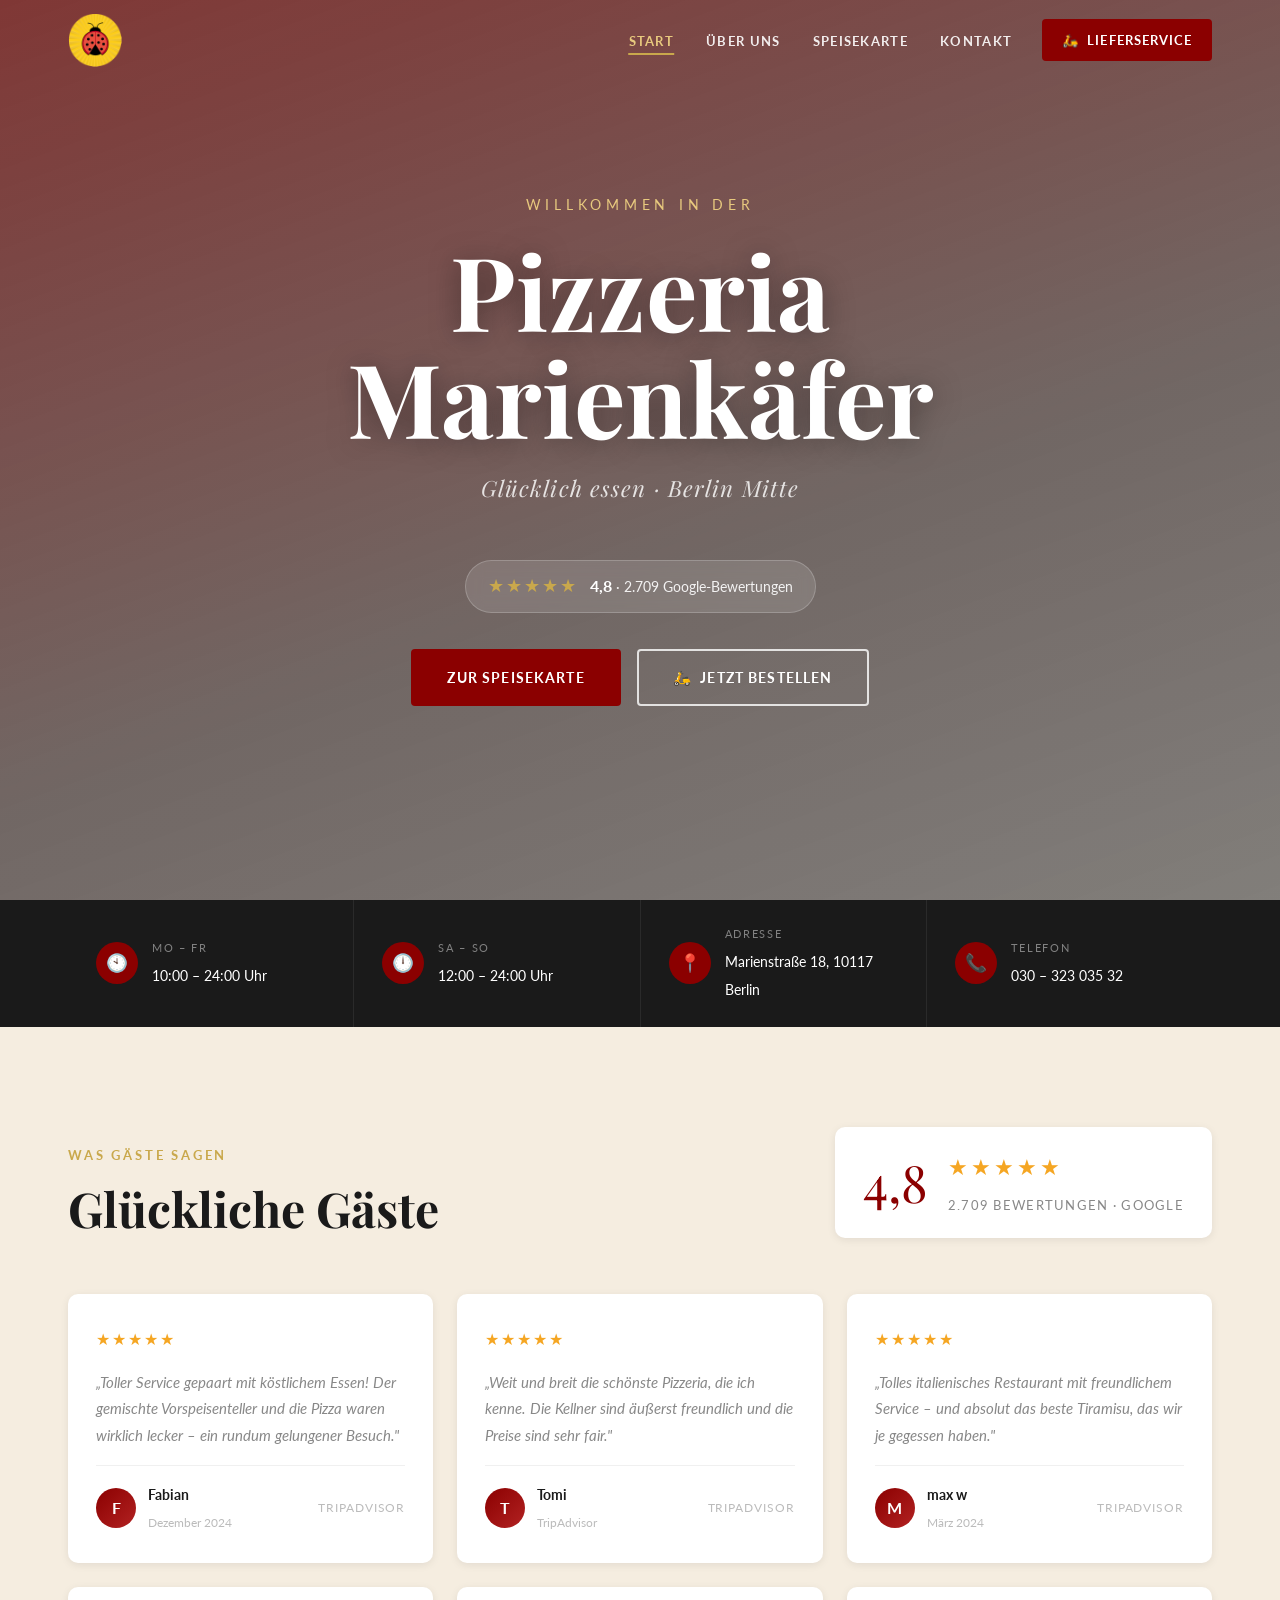
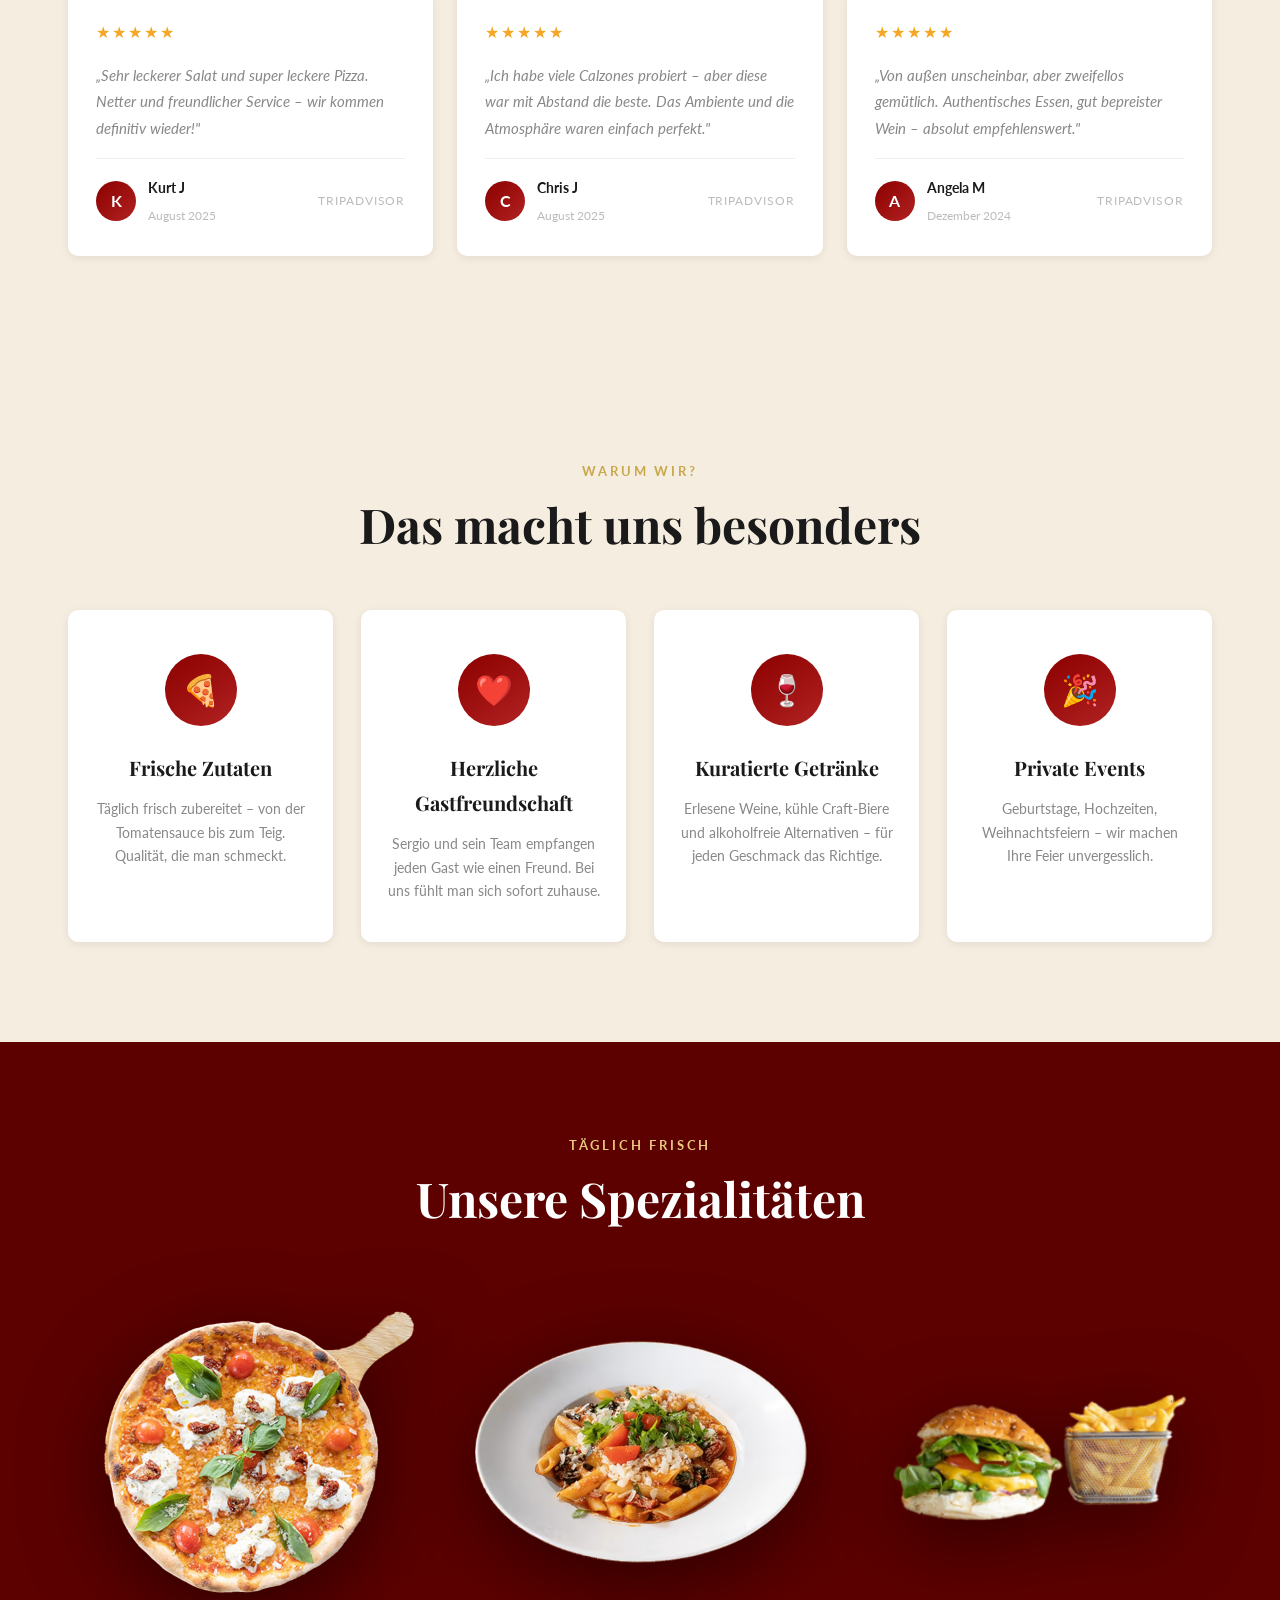
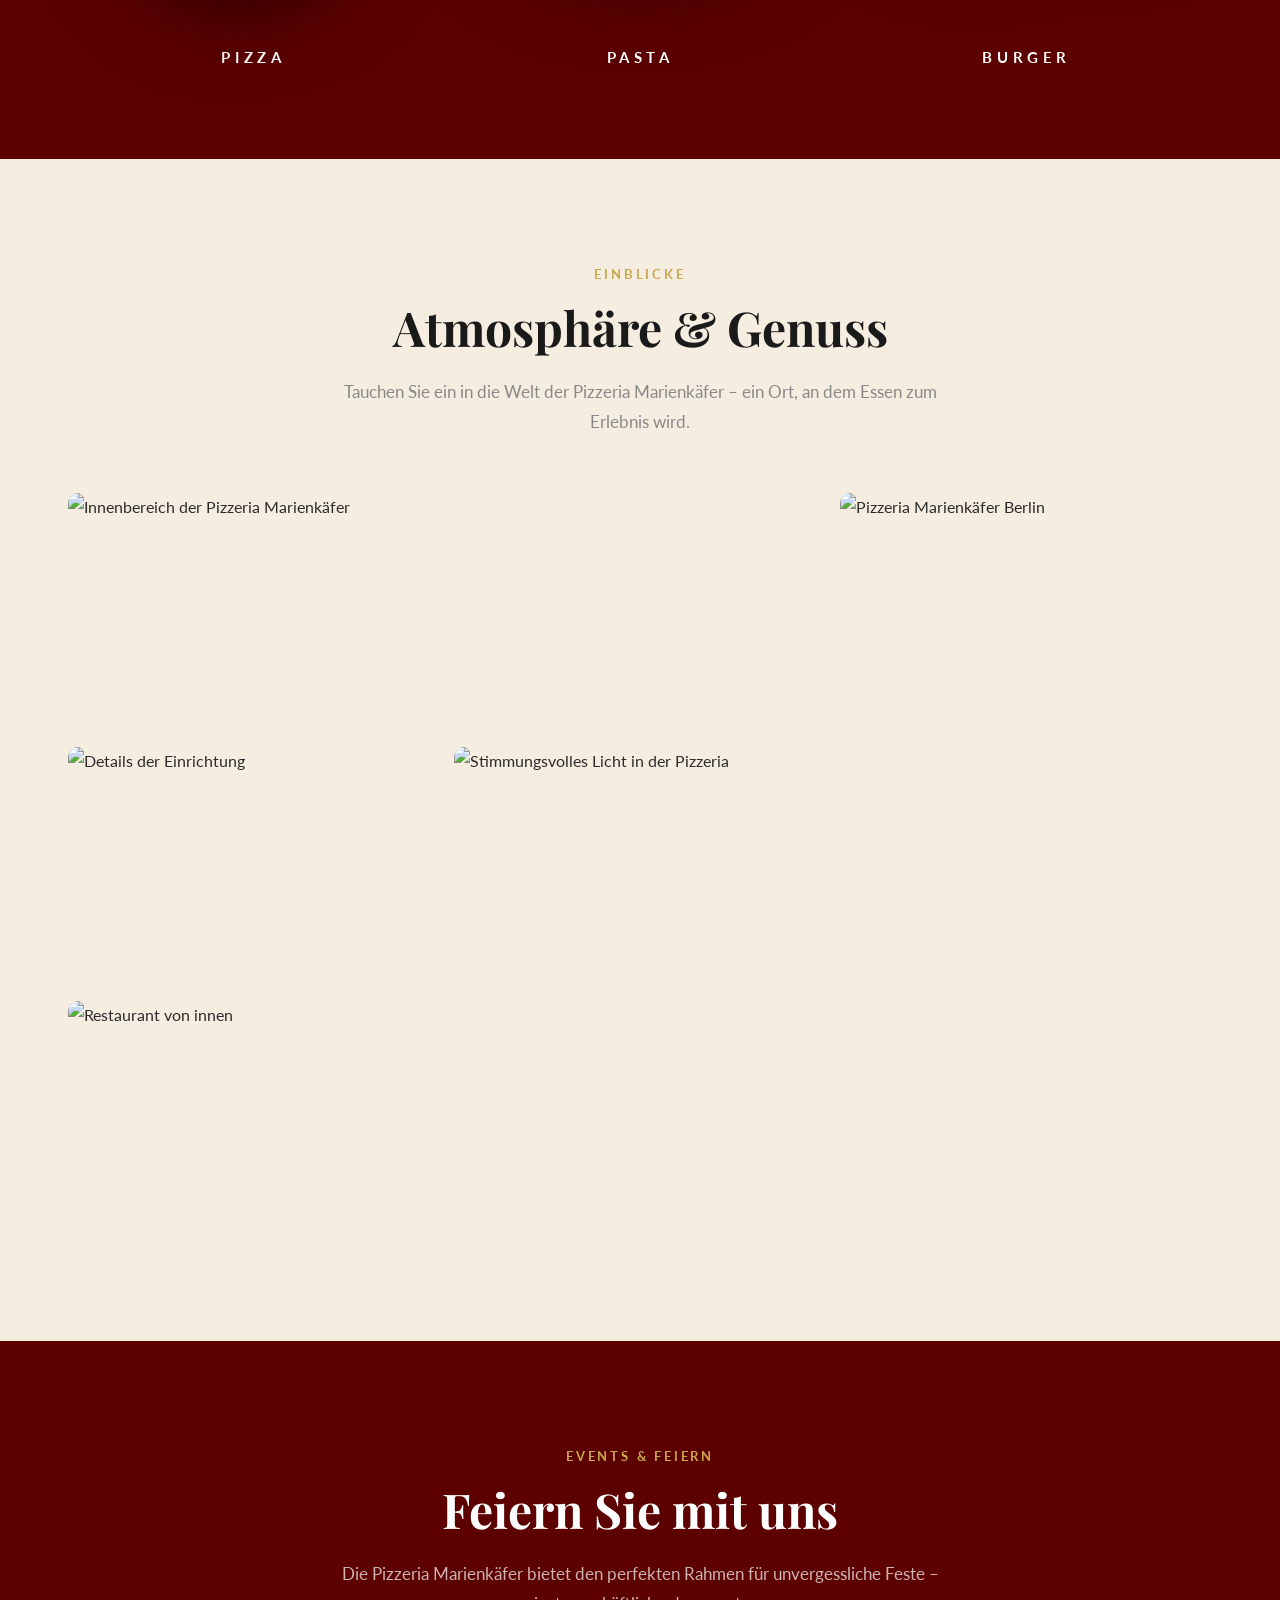
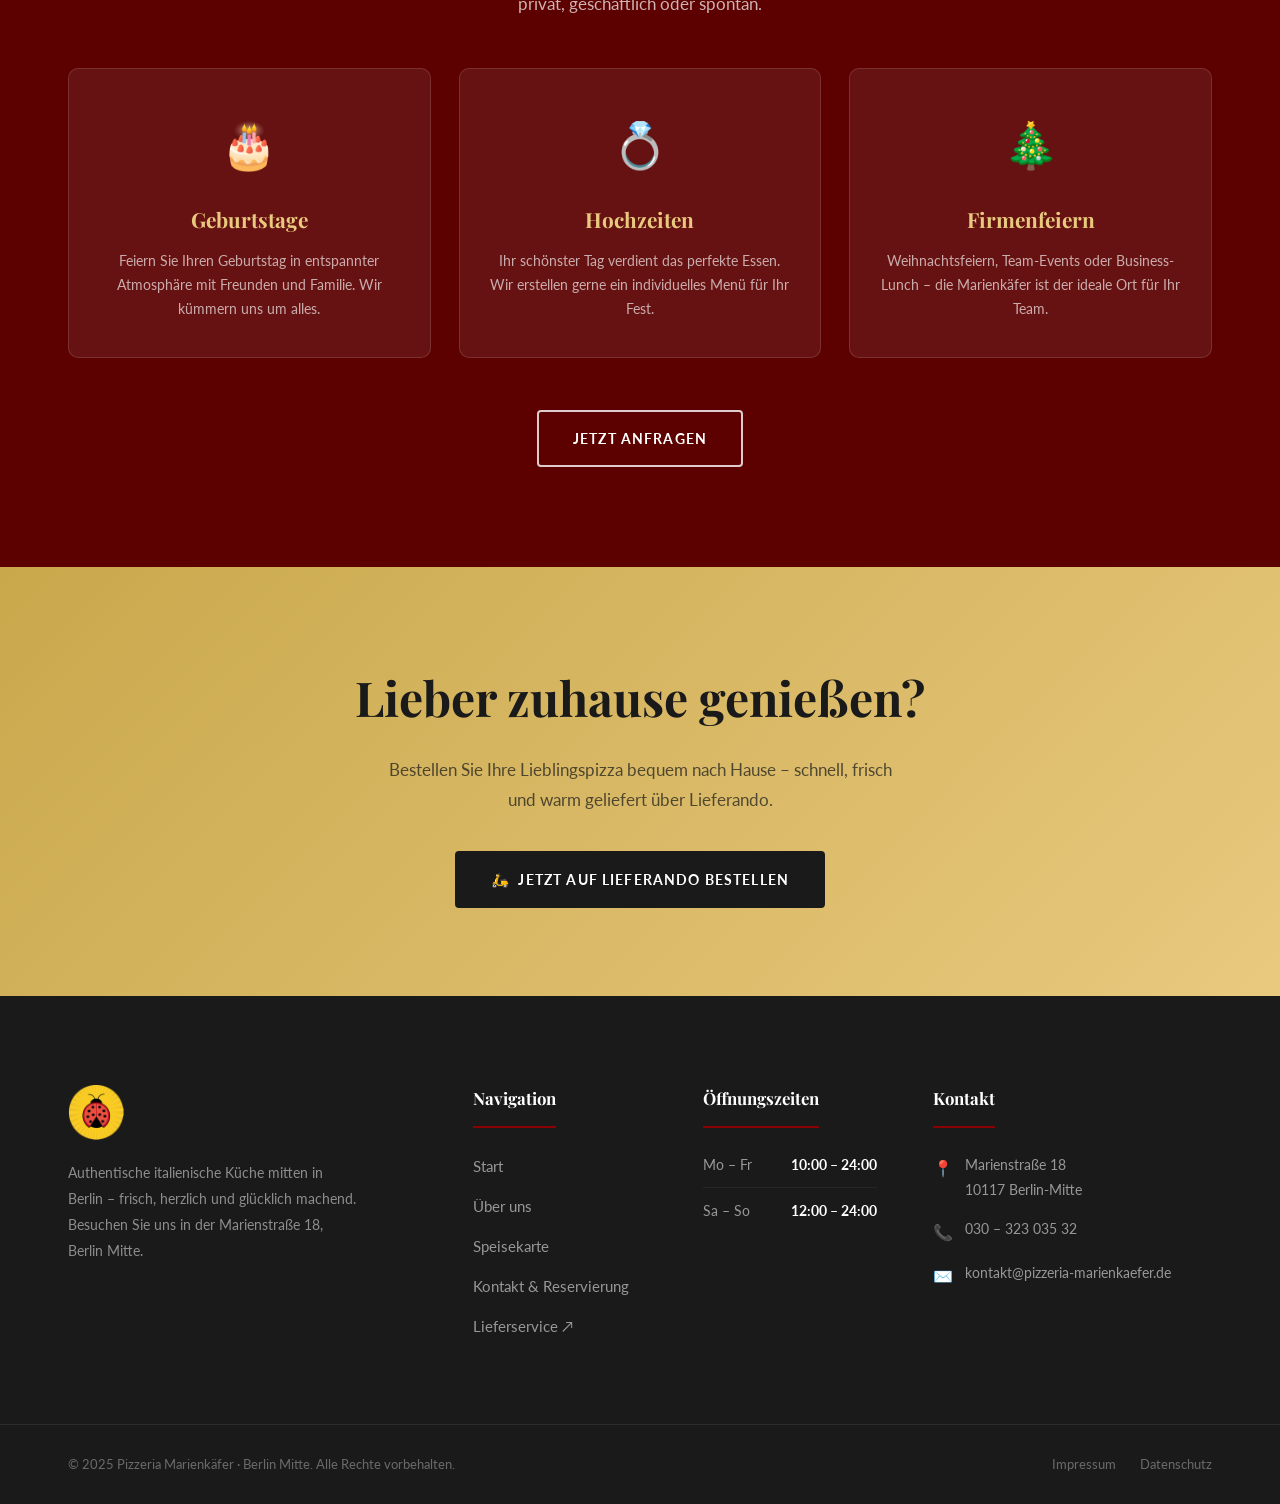
==== index.html @ 9558f554 "Initiale Website Pizzeria Marienkäfer Vollständige statische Restaurant-Website mit 6 Seiten: Start," ====
<!DOCTYPE html>
<html lang="de">
<head>
  <meta charset="UTF-8">
  <meta name="viewport" content="width=device-width, initial-scale=1.0">
  <meta name="description" content="Pizzeria Marienkäfer in Berlin Mitte – frisch zubereitete Pizzen, hausgemachte Pasta, Salate und mehr. Täglich geöffnet in der Marienstraße 18, 10117 Berlin.">
  <title>Pizzeria Marienkäfer | Berlin Mitte – Glücklich essen</title>
  <link rel="preconnect" href="https://fonts.googleapis.com">
  <link rel="preconnect" href="https://fonts.gstatic.com" crossorigin>
  <link href="https://fonts.googleapis.com/css2?family=Playfair+Display:ital,wght@0,400;0,600;0,700;1,400&family=Lato:wght@300;400;700&display=swap" rel="stylesheet">
  <link rel="stylesheet" href="css/style.css">
</head>
<body>

  <!-- ===== NAVIGATION ===== -->
  <nav class="navbar" id="navbar" role="navigation" aria-label="Hauptnavigation">
    <div class="container">
      <a href="./" class="navbar-brand" aria-label="Zur Startseite">
        <img src="./Bilder/Logo.PNG"
             alt="Pizzeria Marienkäfer Logo">
      </a>

      <button class="nav-toggle" id="navToggle" aria-expanded="false" aria-label="Menü öffnen">
        <span></span><span></span><span></span>
      </button>

      <ul class="nav-menu" id="navMenu">
        <li><a href="./"               class="nav-link" data-page="home">Start</a></li>
        <li><a href="./about/"         class="nav-link" data-page="about">Über uns</a></li>
        <li><a href="./speisekarte/"   class="nav-link" data-page="speisekarte">Speisekarte</a></li>
        <li><a href="./kontakt/"       class="nav-link" data-page="kontakt">Kontakt</a></li>
        <li>
          <a href="https://www.lieferando.de/speisekarte/muckrakers"
             class="btn-liefern nav-link"
             target="_blank" rel="noopener noreferrer">
            🛵&nbsp; Lieferservice
          </a>
        </li>
      </ul>
    </div>
  </nav>

  <!-- ===== HERO ===== -->
  <section class="hero" aria-label="Willkommen">
    <div class="hero-bg"
         style="background-image: url('https://www.pizzeria-marienkaefer.de/wp-content/uploads/2022/11/bild2-marien-1024x768.jpeg');"
         role="img" aria-label="Restaurant-Atmosphäre Pizzeria Marienkäfer"></div>
    <div class="hero-overlay"></div>

    <div class="hero-content">
      <p class="hero-eyebrow">Willkommen in der</p>
      <h1>Pizzeria<br>Marienkäfer</h1>
      <p class="hero-tagline">Glücklich essen · Berlin Mitte</p>

      <div class="hero-rating">
        <div class="hero-stars">★★★★★</div>
        <div class="hero-rating-text">
          <strong>4,8</strong> · 2.709 Google-Bewertungen
        </div>
      </div>

      <div class="hero-cta">
        <a href="./speisekarte/" class="btn btn-primary">Zur Speisekarte</a>
        <a href="https://www.lieferando.de/speisekarte/muckrakers"
           class="btn btn-outline" target="_blank" rel="noopener noreferrer">
          🛵&nbsp; Jetzt bestellen
        </a>
      </div>
    </div>

  </section>

  <!-- ===== INFO STRIP ===== -->
  <div class="info-strip">
    <div class="container">
      <div class="info-item">
        <div class="info-icon">🕙</div>
        <div class="info-text">
          <span>Mo – Fr</span>
          <strong>10:00 – 24:00 Uhr</strong>
        </div>
      </div>
      <div class="info-item">
        <div class="info-icon">🕛</div>
        <div class="info-text">
          <span>Sa – So</span>
          <strong>12:00 – 24:00 Uhr</strong>
        </div>
      </div>
      <div class="info-item">
        <div class="info-icon">📍</div>
        <div class="info-text">
          <span>Adresse</span>
          <strong>Marienstraße 18, 10117 Berlin</strong>
        </div>
      </div>
      <div class="info-item">
        <div class="info-icon">📞</div>
        <div class="info-text">
          <span>Telefon</span>
          <strong><a href="tel:+493032303532">030 – 323 035 32</a></strong>
        </div>
      </div>
    </div>
  </div>

  <!-- ===== BEWERTUNGEN ===== -->
  <section class="reviews section">
    <div class="container">
      <div class="reviews-header">
        <div>
          <span class="section-label">Was Gäste sagen</span>
          <h2 class="section-title" style="margin-bottom:0;">Glückliche Gäste</h2>
        </div>
        <div class="reviews-score fade-in">
          <div class="reviews-score-number">4,8</div>
          <div>
            <span class="reviews-score-stars">★★★★★</span>
            <span class="reviews-score-label">2.709 Bewertungen · Google</span>
          </div>
        </div>
      </div>

      <div class="reviews-grid">
        <div class="review-card fade-in delay-1">
          <div class="review-stars">★★★★★</div>
          <p class="review-text">Toller Service gepaart mit köstlichem Essen! Der gemischte Vorspeisenteller und die Pizza waren wirklich lecker – ein rundum gelungener Besuch.</p>
          <div class="review-footer">
            <div class="review-avatar">F</div>
            <div class="review-author">
              <strong>Fabian</strong>
              <span>Dezember 2024</span>
            </div>
            <span class="review-source">TripAdvisor</span>
          </div>
        </div>

        <div class="review-card fade-in delay-2">
          <div class="review-stars">★★★★★</div>
          <p class="review-text">Weit und breit die schönste Pizzeria, die ich kenne. Die Kellner sind äußerst freundlich und die Preise sind sehr fair.</p>
          <div class="review-footer">
            <div class="review-avatar">T</div>
            <div class="review-author">
              <strong>Tomi</strong>
              <span>TripAdvisor</span>
            </div>
            <span class="review-source">TripAdvisor</span>
          </div>
        </div>

        <div class="review-card fade-in delay-3">
          <div class="review-stars">★★★★★</div>
          <p class="review-text">Tolles italienisches Restaurant mit freundlichem Service – und absolut das beste Tiramisu, das wir je gegessen haben.</p>
          <div class="review-footer">
            <div class="review-avatar">M</div>
            <div class="review-author">
              <strong>max w</strong>
              <span>März 2024</span>
            </div>
            <span class="review-source">TripAdvisor</span>
          </div>
        </div>

        <div class="review-card fade-in delay-1">
          <div class="review-stars">★★★★★</div>
          <p class="review-text">Sehr leckerer Salat und super leckere Pizza. Netter und freundlicher Service – wir kommen definitiv wieder!</p>
          <div class="review-footer">
            <div class="review-avatar">K</div>
            <div class="review-author">
              <strong>Kurt J</strong>
              <span>August 2025</span>
            </div>
            <span class="review-source">TripAdvisor</span>
          </div>
        </div>

        <div class="review-card fade-in delay-2">
          <div class="review-stars">★★★★★</div>
          <p class="review-text">Ich habe viele Calzones probiert – aber diese war mit Abstand die beste. Das Ambiente und die Atmosphäre waren einfach perfekt.</p>
          <div class="review-footer">
            <div class="review-avatar">C</div>
            <div class="review-author">
              <strong>Chris J</strong>
              <span>August 2025</span>
            </div>
            <span class="review-source">TripAdvisor</span>
          </div>
        </div>

        <div class="review-card fade-in delay-3">
          <div class="review-stars">★★★★★</div>
          <p class="review-text">Von außen unscheinbar, aber zweifellos gemütlich. Authentisches Essen, gut bepreister Wein – absolut empfehlenswert.</p>
          <div class="review-footer">
            <div class="review-avatar">A</div>
            <div class="review-author">
              <strong>Angela M</strong>
              <span>Dezember 2024</span>
            </div>
            <span class="review-source">TripAdvisor</span>
          </div>
        </div>
      </div>
    </div>
  </section>

  <!-- ===== FEATURES ===== -->
  <section class="features section">
    <div class="container">
      <div class="text-center fade-in">
        <span class="section-label">Warum wir?</span>
        <h2 class="section-title">Das macht uns besonders</h2>
      </div>
      <div class="features-grid">
        <div class="feature-card fade-in delay-1">
          <div class="feature-icon">🍕</div>
          <h3>Frische Zutaten</h3>
          <p>Täglich frisch zubereitet – von der Tomatensauce bis zum Teig. Qualität, die man schmeckt.</p>
        </div>
        <div class="feature-card fade-in delay-2">
          <div class="feature-icon">❤️</div>
          <h3>Herzliche Gastfreundschaft</h3>
          <p>Sergio und sein Team empfangen jeden Gast wie einen Freund. Bei uns fühlt man sich sofort zuhause.</p>
        </div>
        <div class="feature-card fade-in delay-3">
          <div class="feature-icon">🍷</div>
          <h3>Kuratierte Getränke</h3>
          <p>Erlesene Weine, kühle Craft-Biere und alkoholfreie Alternativen – für jeden Geschmack das Richtige.</p>
        </div>
        <div class="feature-card fade-in delay-4">
          <div class="feature-icon">🎉</div>
          <h3>Private Events</h3>
          <p>Geburtstage, Hochzeiten, Weihnachtsfeiern – wir machen Ihre Feier unvergesslich.</p>
        </div>
      </div>
    </div>
  </section>

  <!-- ===== SPEZIALITÄTEN ===== -->
  <section class="spezialitaeten">
    <div class="container">
      <div class="text-center fade-in">
        <span class="section-label" style="color:var(--accent-light);">Täglich frisch</span>
        <h2 class="section-title" style="color:var(--white);">Unsere Spezialitäten</h2>
      </div>

      <div class="spez-grid">
        <a href="./speisekarte/" class="spez-item fade-in delay-1">
          <img src="./Bilder/pizza.png" alt="Steinofenpizza">
          <span>Pizza</span>
        </a>
        <a href="./speisekarte/" class="spez-item fade-in delay-2">
          <img src="./Bilder/pasta.png" alt="Hausgemachte Pasta">
          <span>Pasta</span>
        </a>
        <a href="./speisekarte/" class="spez-item fade-in delay-3">
          <img src="./Bilder/burger.png" alt="Burger">
          <span>Burger</span>
        </a>
      </div>
    </div>
  </section>

  <!-- ===== GALERIE ===== -->
  <section class="gallery section" id="galerie">
    <div class="container">
      <div class="text-center fade-in">
        <span class="section-label">Einblicke</span>
        <h2 class="section-title">Atmosphäre &amp; Genuss</h2>
        <p class="section-subtitle">Tauchen Sie ein in die Welt der Pizzeria Marienkäfer – ein Ort, an dem Essen zum Erlebnis wird.</p>
      </div>

      <div class="gallery-grid">
        <div class="gallery-item wide fade-in">
          <img src="https://www.pizzeria-marienkaefer.de/wp-content/uploads/2022/11/bild2-marien-1024x768.jpeg"
               alt="Innenbereich der Pizzeria Marienkäfer" loading="lazy">
          <div class="gallery-overlay"><span>Unser Restaurant</span></div>
        </div>
        <div class="gallery-item fade-in delay-1">
          <img src="https://www.pizzeria-marienkaefer.de/wp-content/uploads/2022/11/bild7-marien.jpeg"
               alt="Pizzeria Marienkäfer Berlin" loading="lazy">
          <div class="gallery-overlay"><span>Gemütliche Atmosphäre</span></div>
        </div>
        <div class="gallery-item fade-in delay-2">
          <img src="https://www.pizzeria-marienkaefer.de/wp-content/uploads/2022/11/bild3-marien.jpeg"
               alt="Details der Einrichtung" loading="lazy">
          <div class="gallery-overlay"><span>Liebevoll gestaltet</span></div>
        </div>
        <div class="gallery-item fade-in delay-3">
          <img src="https://www.pizzeria-marienkaefer.de/wp-content/uploads/2022/11/bild8-marien.jpeg"
               alt="Stimmungsvolles Licht in der Pizzeria" loading="lazy">
          <div class="gallery-overlay"><span>Stimmungsvolles Ambiente</span></div>
        </div>
        <div class="gallery-item wide fade-in delay-4">
          <img src="https://www.pizzeria-marienkaefer.de/wp-content/uploads/2022/11/bild5-marien-1024x768.jpeg"
               alt="Restaurant von innen" loading="lazy">
          <div class="gallery-overlay"><span>Berlin Mitte</span></div>
        </div>
      </div>
    </div>
  </section>

  <!-- ===== EVENTS ===== -->
  <section class="events section">
    <div class="container">
      <div class="text-center fade-in" style="position:relative;z-index:2;">
        <span class="section-label">Events &amp; Feiern</span>
        <h2 class="section-title">Feiern Sie mit uns</h2>
        <p class="section-subtitle">Die Pizzeria Marienkäfer bietet den perfekten Rahmen für unvergessliche Feste – privat, geschäftlich oder spontan.</p>
      </div>

      <div class="events-grid" style="position:relative;z-index:2;">
        <div class="event-card fade-in delay-1">
          <div class="event-icon">🎂</div>
          <h3>Geburtstage</h3>
          <p>Feiern Sie Ihren Geburtstag in entspannter Atmosphäre mit Freunden und Familie. Wir kümmern uns um alles.</p>
        </div>
        <div class="event-card fade-in delay-2">
          <div class="event-icon">💍</div>
          <h3>Hochzeiten</h3>
          <p>Ihr schönster Tag verdient das perfekte Essen. Wir erstellen gerne ein individuelles Menü für Ihr Fest.</p>
        </div>
        <div class="event-card fade-in delay-3">
          <div class="event-icon">🎄</div>
          <h3>Firmenfeiern</h3>
          <p>Weihnachtsfeiern, Team-Events oder Business-Lunch – die Marienkäfer ist der ideale Ort für Ihr Team.</p>
        </div>
      </div>

      <div class="text-center" style="position:relative;z-index:2; margin-top:16px;">
        <a href="./kontakt/" class="btn btn-outline">Jetzt anfragen</a>
      </div>
    </div>
  </section>

  <!-- ===== DELIVERY CTA ===== -->
  <section class="delivery-cta">
    <div class="container">
      <h2 class="fade-in">Lieber zuhause genießen?</h2>
      <p class="fade-in delay-1">Bestellen Sie Ihre Lieblingspizza bequem nach Hause – schnell, frisch und warm geliefert über Lieferando.</p>
      <a href="https://www.lieferando.de/speisekarte/muckrakers"
         class="btn btn-dark fade-in delay-2"
         target="_blank" rel="noopener noreferrer">
        🛵&nbsp; Jetzt auf Lieferando bestellen
      </a>
    </div>
  </section>

  <!-- ===== FOOTER ===== -->
  <footer class="footer">
    <div class="container">
      <div class="footer-grid">
        <div class="footer-brand">
          <img src="./Bilder/Logo.PNG"
               alt="Pizzeria Marienkäfer Logo">
          <p>
            Authentische italienische Küche mitten in Berlin –
            frisch, herzlich und glücklich machend.
            Besuchen Sie uns in der Marienstraße 18, Berlin Mitte.
          </p>
        </div>

        <div class="footer-col">
          <h4>Navigation</h4>
          <ul>
            <li><a href="./">Start</a></li>
            <li><a href="./about/">Über uns</a></li>
            <li><a href="./speisekarte/">Speisekarte</a></li>
            <li><a href="./kontakt/">Kontakt &amp; Reservierung</a></li>
            <li><a href="https://www.lieferando.de/speisekarte/muckrakers" target="_blank" rel="noopener">Lieferservice ↗</a></li>
          </ul>
        </div>

        <div class="footer-col">
          <h4>Öffnungszeiten</h4>
          <div class="hours-row"><span>Mo – Fr</span><strong>10:00 – 24:00</strong></div>
          <div class="hours-row"><span>Sa – So</span><strong>12:00 – 24:00</strong></div>
        </div>

        <div class="footer-col">
          <h4>Kontakt</h4>
          <div class="footer-contact-item">
            <span class="footer-contact-icon">📍</span>
            <span>Marienstraße 18<br>10117 Berlin-Mitte</span>
          </div>
          <div class="footer-contact-item">
            <span class="footer-contact-icon">📞</span>
            <a href="tel:+493032303532">030 – 323 035 32</a>
          </div>
          <div class="footer-contact-item">
            <span class="footer-contact-icon">✉️</span>
            <a href="mailto:kontakt@pizzeria-marienkaefer.de">kontakt@pizzeria-marienkaefer.de</a>
          </div>
        </div>
      </div>
    </div>

    <div class="footer-bottom">
      <div class="container" style="display:flex;justify-content:space-between;align-items:center;flex-wrap:wrap;gap:12px;width:100%;">
        <p>© 2025 Pizzeria Marienkäfer · Berlin Mitte. Alle Rechte vorbehalten.</p>
        <nav class="footer-links" aria-label="Rechtliches">
          <a href="./impressum/">Impressum</a>
          <a href="./datenschutz/">Datenschutz</a>
        </nav>
      </div>
    </div>
  </footer>

  <button class="back-to-top" aria-label="Zum Seitenanfang">↑</button>

  <script src="js/main.js"></script>
</body>
</html>
---- css/style.css ----
/* ===================================================
   Pizzeria Marienkäfer – Hauptstylesheet
   =================================================== */

/* ===== GOOGLE FONTS ===== */
@import url('https://fonts.googleapis.com/css2?family=Playfair+Display:ital,wght@0,400;0,600;0,700;1,400&family=Lato:wght@300;400;700&display=swap');

/* ===== CSS VARIABLES ===== */
:root {
  --primary:        #8B0000;
  --primary-light:  #B22222;
  --primary-dark:   #5C0000;
  --accent:         #C9A84C;
  --accent-light:   #E8C97E;
  --bg:             #FFF8F0;
  --bg-section:     #F5EDE0;
  --text:           #2C2C2C;
  --text-muted:     #888888;
  --text-light:     #BBBBBB;
  --white:          #FFFFFF;
  --dark:           #1A1A1A;
  --shadow-sm:      0 2px 8px rgba(0,0,0,0.08);
  --shadow-md:      0 4px 20px rgba(0,0,0,0.12);
  --shadow-lg:      0 8px 40px rgba(0,0,0,0.18);
  --radius-sm:      4px;
  --radius-md:      10px;
  --radius-lg:      18px;
  --transition:     0.3s ease;
  --font-heading:   'Playfair Display', Georgia, serif;
  --font-body:      'Lato', 'Helvetica Neue', Arial, sans-serif;
  --nav-height:     80px;
}

/* ===== RESET ===== */
*, *::before, *::after {
  box-sizing: border-box;
  margin: 0;
  padding: 0;
}

html { scroll-behavior: smooth; }

body {
  font-family: var(--font-body);
  background: var(--bg);
  color: var(--text);
  line-height: 1.75;
  overflow-x: hidden;
}

img { max-width: 100%; height: auto; display: block; }
a   { color: inherit; text-decoration: none; }
ul  { list-style: none; }

/* ===== UTILITIES ===== */
.container {
  max-width: 1200px;
  margin: 0 auto;
  padding: 0 28px;
}

.section { padding: 100px 0; }

.section-label {
  display: inline-block;
  font-size: 0.8rem;
  font-weight: 700;
  letter-spacing: 0.22em;
  text-transform: uppercase;
  color: var(--accent);
  margin-bottom: 14px;
}

.section-title {
  font-family: var(--font-heading);
  font-size: clamp(2rem, 4vw, 3rem);
  color: var(--dark);
  line-height: 1.2;
  margin-bottom: 20px;
}

.section-subtitle {
  font-size: 1.05rem;
  color: var(--text-muted);
  max-width: 620px;
  margin-bottom: 48px;
  line-height: 1.8;
}

.text-center { text-align: center; }
.text-center .section-subtitle { margin-left: auto; margin-right: auto; }

/* ===== BUTTONS ===== */
.btn {
  display: inline-flex;
  align-items: center;
  gap: 8px;
  padding: 14px 34px;
  border-radius: var(--radius-sm);
  font-family: var(--font-body);
  font-size: 0.9rem;
  font-weight: 700;
  letter-spacing: 0.08em;
  text-transform: uppercase;
  cursor: pointer;
  transition: all var(--transition);
  border: 2px solid transparent;
  white-space: nowrap;
}

.btn-primary {
  background: var(--primary);
  color: var(--white);
  border-color: var(--primary);
}
.btn-primary:hover {
  background: var(--primary-dark);
  border-color: var(--primary-dark);
  transform: translateY(-2px);
  box-shadow: 0 8px 24px rgba(139,0,0,0.3);
}

.btn-outline {
  background: transparent;
  color: var(--white);
  border-color: rgba(255,255,255,0.8);
}
.btn-outline:hover {
  background: var(--white);
  color: var(--primary);
  border-color: var(--white);
  transform: translateY(-2px);
}

.btn-accent {
  background: var(--accent);
  color: var(--dark);
  border-color: var(--accent);
}
.btn-accent:hover {
  background: var(--accent-light);
  border-color: var(--accent-light);
  transform: translateY(-2px);
  box-shadow: 0 8px 24px rgba(201,168,76,0.35);
}

.btn-dark {
  background: var(--dark);
  color: var(--white);
  border-color: var(--dark);
}
.btn-dark:hover {
  background: var(--primary);
  border-color: var(--primary);
  transform: translateY(-2px);
  box-shadow: 0 8px 24px rgba(139,0,0,0.3);
}

/* ===== NAVIGATION ===== */
.navbar {
  position: fixed;
  top: 0; left: 0; right: 0;
  z-index: 1000;
  height: var(--nav-height);
  transition: background var(--transition), box-shadow var(--transition);
}

.navbar.scrolled {
  background: rgba(20, 10, 10, 0.97);
  backdrop-filter: blur(12px);
  -webkit-backdrop-filter: blur(12px);
  box-shadow: 0 2px 24px rgba(0,0,0,0.25);
}

.navbar.solid {
  background: rgba(20, 10, 10, 0.97);
}

.navbar .container {
  height: 100%;
  display: flex;
  align-items: center;
  justify-content: space-between;
}

.navbar-brand img {
  height: 54px;
  width: auto;
  object-fit: contain;
  transition: opacity var(--transition);
}
.navbar-brand img:hover { opacity: 0.85; }

.nav-menu {
  display: flex;
  align-items: center;
  gap: 4px;
}

.nav-link {
  color: rgba(255,255,255,0.9);
  font-size: 0.82rem;
  font-weight: 700;
  letter-spacing: 0.1em;
  text-transform: uppercase;
  padding: 10px 14px;
  border-radius: var(--radius-sm);
  transition: color var(--transition);
  position: relative;
}

.nav-link::after {
  content: '';
  position: absolute;
  bottom: 4px; left: 50%;
  transform: translateX(-50%);
  width: 0; height: 2px;
  background: var(--accent);
  transition: width var(--transition);
}
.nav-link:hover,
.nav-link.active { color: var(--accent-light); }
.nav-link:hover::after,
.nav-link.active::after { width: calc(100% - 28px); }

.btn-liefern {
  background: var(--primary);
  color: var(--white) !important;
  padding: 10px 20px;
  border-radius: var(--radius-sm);
  font-size: 0.82rem;
  font-weight: 700;
  letter-spacing: 0.08em;
  text-transform: uppercase;
  transition: all var(--transition);
  margin-left: 12px;
  display: flex;
  align-items: center;
  gap: 6px;
}
.btn-liefern::after { display: none !important; }
.btn-liefern:hover {
  background: var(--primary-light);
  transform: translateY(-2px);
  box-shadow: 0 6px 18px rgba(139,0,0,0.35);
  color: var(--white) !important;
}

.nav-toggle {
  display: none;
  flex-direction: column;
  gap: 5px;
  background: none;
  border: none;
  cursor: pointer;
  padding: 8px;
}
.nav-toggle span {
  display: block;
  width: 26px; height: 2px;
  background: var(--white);
  transition: all var(--transition);
  transform-origin: center;
}
.nav-toggle.open span:nth-child(1) { transform: translateY(7px) rotate(45deg); }
.nav-toggle.open span:nth-child(2) { opacity: 0; transform: scaleX(0); }
.nav-toggle.open span:nth-child(3) { transform: translateY(-7px) rotate(-45deg); }

/* ===== HERO ===== */
.hero {
  position: relative;
  height: 100vh;
  min-height: 620px;
  display: flex;
  align-items: center;
  justify-content: center;
  overflow: hidden;
}

.hero-bg {
  position: absolute; inset: 0;
  background-size: cover;
  background-position: center;
  will-change: transform;
}

.hero-overlay {
  position: absolute; inset: 0;
  background: linear-gradient(
    160deg,
    rgba(92, 0, 0, 0.78) 0%,
    rgba(26, 15, 15, 0.62) 60%,
    rgba(26, 26, 26, 0.55) 100%
  );
}

.hero-content {
  position: relative;
  z-index: 2;
  text-align: center;
  color: var(--white);
  padding: 0 24px;
  max-width: 860px;
}

.hero-eyebrow {
  font-size: 0.85rem;
  letter-spacing: 0.35em;
  text-transform: uppercase;
  color: var(--accent-light);
  margin-bottom: 18px;
  font-weight: 400;
}

.hero-content h1 {
  font-family: var(--font-heading);
  font-size: clamp(3rem, 8vw, 6.5rem);
  line-height: 1.05;
  margin-bottom: 18px;
  text-shadow: 0 3px 30px rgba(0,0,0,0.4);
}

.hero-tagline {
  font-family: var(--font-heading);
  font-style: italic;
  font-size: clamp(1rem, 2.5vw, 1.4rem);
  color: rgba(255,255,255,0.82);
  margin-bottom: 52px;
  letter-spacing: 0.05em;
}

.hero-cta {
  display: flex;
  gap: 16px;
  justify-content: center;
  flex-wrap: wrap;
}

.hero-scroll {
  position: absolute;
  bottom: 36px; left: 50%;
  transform: translateX(-50%);
  z-index: 2;
  color: rgba(255,255,255,0.95);
  display: flex;
  flex-direction: column;
  align-items: center;
  gap: 8px;
  cursor: pointer;
  animation: bounceY 2.2s ease-in-out infinite;
  font-size: 0.7rem;
  letter-spacing: 0.2em;
  text-transform: uppercase;
}
.hero-scroll svg { width: 20px; height: 20px; }

@keyframes bounceY {
  0%, 100% { transform: translateX(-50%) translateY(0); }
  50%       { transform: translateX(-50%) translateY(9px); }
}

/* ===== INFO STRIP ===== */
.info-strip {
  background: var(--dark);
  padding: 0;
}

.info-strip .container {
  display: flex;
  align-items: stretch;
  flex-wrap: wrap;
}

.info-item {
  flex: 1;
  min-width: 200px;
  display: flex;
  align-items: center;
  gap: 14px;
  padding: 24px 28px;
  border-right: 1px solid rgba(255,255,255,0.07);
  transition: background var(--transition);
}
.info-item:last-child { border-right: none; }
.info-item:hover { background: rgba(255,255,255,0.04); }

.info-icon {
  width: 42px; height: 42px;
  background: var(--primary);
  border-radius: 50%;
  display: flex;
  align-items: center;
  justify-content: center;
  font-size: 1.1rem;
  flex-shrink: 0;
}

.info-text span {
  display: block;
  font-size: 0.7rem;
  color: rgba(255,255,255,0.45);
  text-transform: uppercase;
  letter-spacing: 0.15em;
  margin-bottom: 3px;
}
.info-text strong {
  font-size: 0.9rem;
  color: var(--white);
  font-weight: 400;
}
.info-text a { color: var(--white); }
.info-text a:hover { color: var(--accent-light); }

/* ===== ABOUT ===== */
.about { background: var(--bg); }

.about-grid {
  display: grid;
  grid-template-columns: 1fr 1fr;
  gap: 80px;
  align-items: center;
}

.about-text .section-title { margin-bottom: 16px; }
.about-text p {
  color: var(--text-muted);
  margin-bottom: 18px;
  font-size: 1.02rem;
}
.about-text .btn { margin-top: 8px; }

.about-images {
  display: grid;
  grid-template-columns: 1fr 1fr;
  grid-template-rows: 220px 220px;
  gap: 14px;
}

.about-images img {
  width: 100%; height: 100%;
  object-fit: cover;
  border-radius: var(--radius-md);
  box-shadow: var(--shadow-md);
}
.about-images img:first-child {
  grid-column: 1 / -1;
  height: 260px;
}

/* ===== HERO RATING ===== */
.hero-rating {
  display: inline-flex;
  align-items: center;
  gap: 12px;
  background: rgba(255,255,255,0.12);
  backdrop-filter: blur(8px);
  border: 1px solid rgba(255,255,255,0.2);
  border-radius: 50px;
  padding: 10px 22px;
  margin-bottom: 36px;
}
.hero-stars {
  color: var(--accent);
  font-size: 1.1rem;
  letter-spacing: 2px;
}
.hero-rating-text {
  font-size: 0.88rem;
  color: rgba(255,255,255,0.9);
  line-height: 1.3;
}
.hero-rating-text strong {
  font-size: 1rem;
  color: var(--white);
}

/* ===== REVIEWS ===== */
.reviews { background: var(--bg-section); }

.reviews-header {
  display: flex;
  align-items: flex-end;
  justify-content: space-between;
  margin-bottom: 56px;
  flex-wrap: wrap;
  gap: 24px;
}

.reviews-score {
  display: flex;
  align-items: center;
  gap: 20px;
  background: var(--white);
  border-radius: var(--radius-md);
  padding: 20px 28px;
  box-shadow: var(--shadow-sm);
  flex-shrink: 0;
}
.reviews-score-number {
  font-family: var(--font-heading);
  font-size: 3.2rem;
  color: var(--primary);
  line-height: 1;
}
.reviews-score-stars {
  color: #F5A623;
  font-size: 1.4rem;
  letter-spacing: 3px;
  display: block;
  margin-bottom: 4px;
}
.reviews-score-label {
  font-size: 0.8rem;
  color: var(--text-muted);
  text-transform: uppercase;
  letter-spacing: 0.1em;
}

.reviews-grid {
  display: grid;
  grid-template-columns: repeat(3, 1fr);
  gap: 24px;
}

.review-card {
  background: var(--white);
  border-radius: var(--radius-md);
  padding: 28px;
  box-shadow: var(--shadow-sm);
  display: flex;
  flex-direction: column;
  gap: 16px;
  transition: all var(--transition);
  border-top: 3px solid transparent;
}
.review-card:hover {
  transform: translateY(-4px);
  box-shadow: var(--shadow-md);
  border-top-color: var(--accent);
}

.review-stars {
  color: #F5A623;
  font-size: 1rem;
  letter-spacing: 2px;
}

.review-text {
  font-size: 0.95rem;
  color: var(--text-muted);
  line-height: 1.75;
  flex: 1;
  font-style: italic;
}
.review-text::before { content: '„'; }
.review-text::after  { content: '"'; }

.review-footer {
  display: flex;
  align-items: center;
  gap: 12px;
  padding-top: 16px;
  border-top: 1px solid rgba(0,0,0,0.06);
}
.review-avatar {
  width: 40px; height: 40px;
  border-radius: 50%;
  background: linear-gradient(135deg, var(--primary), var(--primary-light));
  display: flex; align-items: center; justify-content: center;
  color: var(--white);
  font-weight: 700;
  font-size: 1rem;
  flex-shrink: 0;
}
.review-author strong {
  display: block;
  font-size: 0.9rem;
  color: var(--dark);
}
.review-author span {
  font-size: 0.78rem;
  color: var(--text-light);
}
.review-source {
  margin-left: auto;
  font-size: 0.72rem;
  color: var(--text-light);
  text-transform: uppercase;
  letter-spacing: 0.08em;
}

@media (max-width: 900px) {
  .reviews-grid { grid-template-columns: repeat(2, 1fr); }
  .reviews-header { flex-direction: column; align-items: flex-start; }
}
@media (max-width: 560px) {
  .reviews-grid { grid-template-columns: 1fr; }
}

/* ===== FEATURES ===== */
.features { background: var(--bg-section); }

.features-grid {
  display: grid;
  grid-template-columns: repeat(4, 1fr);
  gap: 28px;
  margin-top: 56px;
}

.feature-card {
  text-align: center;
  padding: 44px 24px 36px;
  background: var(--white);
  border-radius: var(--radius-md);
  box-shadow: var(--shadow-sm);
  transition: all var(--transition);
  border-bottom: 3px solid transparent;
}
.feature-card:hover {
  transform: translateY(-8px);
  box-shadow: var(--shadow-md);
  border-bottom-color: var(--primary);
}

.feature-icon {
  width: 72px; height: 72px;
  background: linear-gradient(145deg, var(--primary), var(--primary-light));
  border-radius: 50%;
  display: flex;
  align-items: center;
  justify-content: center;
  font-size: 1.9rem;
  margin: 0 auto 24px;
}

.feature-card h3 {
  font-family: var(--font-heading);
  font-size: 1.25rem;
  color: var(--dark);
  margin-bottom: 12px;
}
.feature-card p {
  font-size: 0.9rem;
  color: var(--text-muted);
  line-height: 1.65;
}

/* ===== MENU PREVIEW ===== */
.menu-preview { background: var(--bg); }

.menu-preview-grid {
  display: grid;
  grid-template-columns: repeat(3, 1fr);
  gap: 28px;
  margin-bottom: 52px;
}

.menu-preview-card {
  background: var(--white);
  border-radius: var(--radius-md);
  overflow: hidden;
  box-shadow: var(--shadow-sm);
  transition: all var(--transition);
}
.menu-preview-card:hover {
  transform: translateY(-6px);
  box-shadow: var(--shadow-md);
}

.menu-preview-card img {
  width: 100%; height: 220px;
  object-fit: cover;
}

.menu-card-body { padding: 24px; }
.menu-card-body h3 {
  font-family: var(--font-heading);
  font-size: 1.25rem;
  margin-bottom: 8px;
  color: var(--dark);
}
.menu-card-body p {
  font-size: 0.88rem;
  color: var(--text-muted);
  margin-bottom: 20px;
  line-height: 1.55;
}

.menu-card-footer {
  display: flex;
  justify-content: space-between;
  align-items: center;
}
.menu-price {
  font-size: 1.2rem;
  font-weight: 700;
  color: var(--primary);
  font-family: var(--font-heading);
}
.menu-badge {
  font-size: 0.72rem;
  background: var(--bg-section);
  color: var(--text-muted);
  padding: 4px 12px;
  border-radius: 20px;
  text-transform: uppercase;
  letter-spacing: 0.1em;
}

.menu-preview-cta { text-align: center; }

/* ===== SPEZIALITÄTEN ===== */
.spezialitaeten {
  background: var(--primary-dark);
  padding: 88px 0;
}

.spez-grid {
  display: grid;
  grid-template-columns: repeat(3, 1fr);
  gap: 16px;
  margin-top: 56px;
  align-items: center;
}

.spez-item {
  display: flex;
  flex-direction: column;
  align-items: center;
  gap: 20px;
  cursor: pointer;
  text-decoration: none;
  transition: transform 0.4s ease;
}
.spez-item:hover { transform: translateY(-10px); }

.spez-item img {
  width: 100%;
  max-width: 340px;
  height: auto;
  object-fit: contain;
  filter: drop-shadow(0 20px 40px rgba(0,0,0,0.5));
  transition: filter 0.4s ease;
}
.spez-item:hover img {
  filter: drop-shadow(0 28px 48px rgba(0,0,0,0.65));
}

.spez-item span {
  font-family: var(--font-body);
  font-size: 0.95rem;
  font-weight: 700;
  letter-spacing: 0.3em;
  text-transform: uppercase;
  color: var(--white);
}

@media (max-width: 768px) {
  .spez-grid { grid-template-columns: 1fr; gap: 40px; }
  .spez-item img { max-width: 260px; }
}

/* ===== GALLERY ===== */
.gallery { background: var(--bg-section); }

.gallery-grid {
  display: grid;
  grid-template-columns: repeat(3, 1fr);
  grid-auto-rows: 240px;
  gap: 14px;
  margin-top: 56px;
}

.gallery-item {
  overflow: hidden;
  border-radius: var(--radius-md);
  position: relative;
  cursor: pointer;
}
.gallery-item img {
  width: 100%; height: 100%;
  object-fit: cover;
  transition: transform 0.6s cubic-bezier(0.25, 0.46, 0.45, 0.94);
}
.gallery-item:hover img { transform: scale(1.07); }

.gallery-item.wide { grid-column: span 2; }
.gallery-item.tall { grid-row: span 2; }

.gallery-overlay {
  position: absolute; inset: 0;
  background: linear-gradient(to top, rgba(26,26,26,0.7) 0%, transparent 50%);
  opacity: 0;
  transition: opacity var(--transition);
  display: flex;
  align-items: flex-end;
  padding: 20px;
}
.gallery-item:hover .gallery-overlay { opacity: 1; }
.gallery-overlay span {
  color: var(--white);
  font-size: 0.85rem;
  font-weight: 700;
  letter-spacing: 0.05em;
  text-transform: uppercase;
}

/* ===== EVENTS ===== */
.events {
  background: var(--primary-dark);
  position: relative;
  overflow: hidden;
}
.events::before {
  content: '';
  position: absolute; inset: 0;
  background: url('https://www.pizzeria-marienkaefer.de/wp-content/uploads/2020/07/bg-image-cake-and-coffee.png') center/cover;
  opacity: 0.06;
}
.events .section-title { color: var(--white); }
.events .section-subtitle { color: rgba(255,255,255,0.7); }

.events-grid {
  display: grid;
  grid-template-columns: repeat(3, 1fr);
  gap: 28px;
  margin-top: 0;
  margin-bottom: 52px;
}

.event-card {
  background: rgba(255,255,255,0.07);
  border: 1px solid rgba(255,255,255,0.13);
  border-radius: var(--radius-md);
  padding: 36px 28px;
  text-align: center;
  transition: all var(--transition);
}
.event-card:hover {
  background: rgba(255,255,255,0.13);
  transform: translateY(-6px);
  border-color: rgba(201,168,76,0.4);
}

.event-icon { font-size: 2.8rem; margin-bottom: 18px; }
.event-card h3 {
  font-family: var(--font-heading);
  font-size: 1.3rem;
  color: var(--accent-light);
  margin-bottom: 12px;
}
.event-card p {
  font-size: 0.9rem;
  color: rgba(255,255,255,0.65);
  line-height: 1.65;
}

/* ===== DELIVERY CTA ===== */
.delivery-cta {
  background: linear-gradient(135deg, var(--accent) 0%, var(--accent-light) 100%);
  padding: 88px 0;
  text-align: center;
}
.delivery-cta h2 {
  font-family: var(--font-heading);
  font-size: clamp(2rem, 4vw, 3rem);
  color: var(--dark);
  margin-bottom: 16px;
}
.delivery-cta p {
  font-size: 1.08rem;
  color: rgba(26,26,26,0.72);
  margin-bottom: 36px;
  max-width: 520px;
  margin-left: auto;
  margin-right: auto;
}

/* ===== FOOTER ===== */
.footer {
  background: var(--dark);
  color: rgba(255,255,255,0.75);
  padding: 88px 0 0;
}

.footer-grid {
  display: grid;
  grid-template-columns: 2fr 1fr 1fr 1.6fr;
  gap: 56px;
  margin-bottom: 72px;
}

.footer-brand img {
  height: 56px;
  margin-bottom: 20px;
}
.footer-brand p {
  font-size: 0.9rem;
  line-height: 1.8;
  color: rgba(255,255,255,0.5);
  max-width: 290px;
}

.footer-col h4 {
  font-family: var(--font-heading);
  font-size: 1.05rem;
  color: var(--white);
  margin-bottom: 24px;
  padding-bottom: 12px;
  border-bottom: 2px solid var(--primary);
  display: inline-block;
}
.footer-col ul li { margin-bottom: 12px; }
.footer-col ul li a {
  color: rgba(255,255,255,0.55);
  font-size: 0.92rem;
  transition: color var(--transition);
}
.footer-col ul li a:hover { color: var(--accent-light); }

.hours-row {
  display: flex;
  justify-content: space-between;
  font-size: 0.9rem;
  margin-bottom: 10px;
  color: rgba(255,255,255,0.55);
  border-bottom: 1px solid rgba(255,255,255,0.06);
  padding-bottom: 10px;
}
.hours-row:last-child { border-bottom: none; padding-bottom: 0; }
.hours-row strong { color: var(--white); }

.footer-contact-item {
  display: flex;
  align-items: flex-start;
  gap: 12px;
  margin-bottom: 14px;
  font-size: 0.9rem;
  color: rgba(255,255,255,0.55);
}
.footer-contact-icon {
  color: var(--accent);
  font-size: 1rem;
  flex-shrink: 0;
  margin-top: 2px;
}
.footer-contact-item a { color: rgba(255,255,255,0.55); }
.footer-contact-item a:hover { color: var(--accent-light); }

.footer-bottom {
  border-top: 1px solid rgba(255,255,255,0.08);
  padding: 28px 0;
  display: flex;
  justify-content: space-between;
  align-items: center;
  flex-wrap: wrap;
  gap: 12px;
}
.footer-bottom p {
  font-size: 0.82rem;
  color: rgba(255,255,255,0.35);
}
.footer-links { display: flex; gap: 24px; }
.footer-links a {
  font-size: 0.82rem;
  color: rgba(255,255,255,0.35);
  transition: color var(--transition);
}
.footer-links a:hover { color: var(--accent-light); }

/* ===== PAGE HEADER ===== */
.page-header {
  position: relative;
  padding: 180px 0 90px;
  text-align: center;
  overflow: hidden;
  background: var(--dark);
}
.page-header-bg {
  position: absolute; inset: 0;
  background-size: cover;
  background-position: center;
}
.page-header-overlay {
  position: absolute; inset: 0;
  background: linear-gradient(160deg, rgba(92,0,0,0.75) 0%, rgba(20,10,10,0.72) 100%);
}
.page-header-content {
  position: relative;
  z-index: 2;
  color: var(--white);
}
.page-header-content .section-label { color: var(--accent-light); }
.page-header-content h1 {
  font-family: var(--font-heading);
  font-size: clamp(2.5rem, 5vw, 4.2rem);
  margin-bottom: 14px;
}
.page-header-content p {
  font-size: 1.1rem;
  color: rgba(255,255,255,0.72);
  max-width: 560px;
  margin: 0 auto;
}

/* ===== MENU PAGE ===== */
.menu-page { background: var(--bg); padding: 80px 0; }

.menu-tabs {
  display: flex;
  gap: 0;
  flex-wrap: wrap;
  margin-bottom: 52px;
  background: var(--white);
  border-radius: var(--radius-md);
  box-shadow: var(--shadow-sm);
  overflow: hidden;
}
.menu-tab {
  background: none;
  border: none;
  font-family: var(--font-body);
  font-size: 0.82rem;
  font-weight: 700;
  letter-spacing: 0.1em;
  text-transform: uppercase;
  color: var(--text-muted);
  padding: 16px 22px;
  cursor: pointer;
  transition: all var(--transition);
  border-bottom: 3px solid transparent;
  flex: 1;
  text-align: center;
}
.menu-tab:hover { color: var(--primary); background: var(--bg); }
.menu-tab.active {
  color: var(--primary);
  background: var(--bg);
  border-bottom-color: var(--primary);
}

.menu-panel { display: none; }
.menu-panel.active { display: block; animation: fadeUp 0.4s ease; }

@keyframes fadeUp {
  from { opacity: 0; transform: translateY(16px); }
  to   { opacity: 1; transform: translateY(0); }
}

.menu-section-heading {
  font-family: var(--font-heading);
  font-size: 1.9rem;
  color: var(--primary);
  margin-bottom: 32px;
  padding-bottom: 16px;
  border-bottom: 2px solid var(--accent);
  display: flex;
  align-items: center;
  gap: 12px;
}

.menu-items-grid {
  display: grid;
  grid-template-columns: repeat(2, 1fr);
  gap: 20px;
}

.menu-item {
  background: var(--white);
  border-radius: var(--radius-md);
  padding: 22px 24px;
  box-shadow: var(--shadow-sm);
  display: flex;
  justify-content: space-between;
  align-items: flex-start;
  gap: 16px;
  transition: all var(--transition);
  border-left: 3px solid transparent;
}
.menu-item:hover {
  box-shadow: var(--shadow-md);
  transform: translateY(-2px);
  border-left-color: var(--accent);
}

.menu-item-info { flex: 1; }
.menu-item-name {
  font-family: var(--font-heading);
  font-size: 1.05rem;
  color: var(--dark);
  margin-bottom: 5px;
}
.menu-item-desc {
  font-size: 0.85rem;
  color: var(--text-muted);
  line-height: 1.5;
}
.menu-item-price {
  font-size: 1.1rem;
  font-weight: 700;
  color: var(--primary);
  white-space: nowrap;
  flex-shrink: 0;
  font-family: var(--font-heading);
}

.drinks-grid {
  display: grid;
  grid-template-columns: repeat(3, 1fr);
  gap: 32px;
}
.drinks-category h3 {
  font-family: var(--font-heading);
  font-size: 1.2rem;
  color: var(--dark);
  margin-bottom: 16px;
  padding-bottom: 10px;
  border-bottom: 1px solid rgba(0,0,0,0.1);
}
.drink-item {
  display: flex;
  justify-content: space-between;
  align-items: center;
  padding: 8px 0;
  border-bottom: 1px dotted rgba(0,0,0,0.08);
  font-size: 0.9rem;
}
.drink-item span { color: var(--text-muted); }
.drink-item strong {
  color: var(--primary);
  font-weight: 700;
  white-space: nowrap;
  margin-left: 12px;
}

.delivery-banner-menu {
  background: linear-gradient(135deg, var(--primary), var(--primary-light));
  color: var(--white);
  border-radius: var(--radius-md);
  padding: 40px;
  text-align: center;
  margin-top: 64px;
}
.delivery-banner-menu h3 {
  font-family: var(--font-heading);
  font-size: 1.9rem;
  margin-bottom: 12px;
}
.delivery-banner-menu p {
  color: rgba(255,255,255,0.82);
  margin-bottom: 28px;
  font-size: 1rem;
}

/* ===== CONTACT PAGE ===== */
.contact-page { background: var(--bg); padding: 80px 0; }

.contact-grid {
  display: grid;
  grid-template-columns: 1.6fr 1fr;
  gap: 56px;
  align-items: start;
}

.contact-form-wrap {
  background: var(--white);
  border-radius: var(--radius-lg);
  padding: 52px;
  box-shadow: var(--shadow-md);
}
.contact-form-wrap h2 {
  font-family: var(--font-heading);
  font-size: 2.1rem;
  margin-bottom: 8px;
  color: var(--dark);
}
.contact-form-wrap > p {
  color: var(--text-muted);
  margin-bottom: 36px;
  font-size: 1rem;
}

.form-group { margin-bottom: 24px; }
.form-group label {
  display: block;
  font-size: 0.78rem;
  font-weight: 700;
  letter-spacing: 0.1em;
  text-transform: uppercase;
  color: var(--text);
  margin-bottom: 8px;
}
.form-group input,
.form-group textarea {
  width: 100%;
  padding: 14px 18px;
  border: 2px solid rgba(0,0,0,0.1);
  border-radius: var(--radius-md);
  font-family: var(--font-body);
  font-size: 0.97rem;
  color: var(--text);
  background: var(--bg);
  transition: border-color var(--transition), box-shadow var(--transition);
  outline: none;
}
.form-group input:focus,
.form-group textarea:focus {
  border-color: var(--primary);
  box-shadow: 0 0 0 4px rgba(139,0,0,0.08);
}
.form-group textarea { resize: vertical; min-height: 148px; }

.form-row {
  display: grid;
  grid-template-columns: 1fr 1fr;
  gap: 16px;
}

.form-success,
.form-error {
  padding: 16px 20px;
  border-radius: var(--radius-md);
  margin-bottom: 24px;
  display: none;
  font-size: 0.95rem;
}
.form-success { background: #d4edda; border: 1px solid #c3e6cb; color: #155724; }
.form-error   { background: #f8d7da; border: 1px solid #f5c6cb; color: #721c24; }

.contact-info-stack { display: flex; flex-direction: column; gap: 20px; }

.contact-card {
  background: var(--white);
  border-radius: var(--radius-md);
  padding: 26px;
  box-shadow: var(--shadow-sm);
  display: flex;
  align-items: flex-start;
  gap: 16px;
}
.contact-card-icon {
  width: 48px; height: 48px;
  background: linear-gradient(145deg, var(--primary), var(--primary-light));
  border-radius: var(--radius-sm);
  display: flex; align-items: center; justify-content: center;
  font-size: 1.3rem;
  flex-shrink: 0;
  color: var(--white);
}
.contact-card-body h4 {
  font-family: var(--font-heading);
  font-size: 1.05rem;
  color: var(--dark);
  margin-bottom: 6px;
}
.contact-card-body p,
.contact-card-body a {
  font-size: 0.93rem;
  color: var(--text-muted);
  line-height: 1.65;
}
.contact-card-body a:hover { color: var(--primary); }

.hours-table { width: 100%; border-collapse: collapse; }
.hours-table tr td { padding: 7px 0; font-size: 0.9rem; color: var(--text-muted); }
.hours-table tr td:last-child { text-align: right; font-weight: 700; color: var(--text); }
.hours-table tr:not(:last-child) td { border-bottom: 1px dotted rgba(0,0,0,0.08); }

/* ===== LEGAL PAGES ===== */
.legal-page { background: var(--bg); padding: 80px 0; }

.legal-content {
  max-width: 820px;
  margin: 0 auto;
  background: var(--white);
  border-radius: var(--radius-lg);
  padding: 64px 72px;
  box-shadow: var(--shadow-sm);
}
.legal-content h2 {
  font-family: var(--font-heading);
  font-size: 1.65rem;
  color: var(--primary);
  margin: 40px 0 16px;
}
.legal-content h2:first-child { margin-top: 0; }
.legal-content h3 {
  font-family: var(--font-heading);
  font-size: 1.2rem;
  color: var(--dark);
  margin: 28px 0 12px;
}
.legal-content p {
  color: var(--text-muted);
  margin-bottom: 16px;
  line-height: 1.85;
  font-size: 0.97rem;
}
.legal-content ul {
  list-style: disc;
  padding-left: 28px;
  color: var(--text-muted);
  margin-bottom: 16px;
}
.legal-content ul li { margin-bottom: 8px; font-size: 0.97rem; }
.legal-content a { color: var(--primary); text-decoration: underline; }

/* ===== ANIMATIONS ===== */
.fade-in {
  opacity: 0;
  transform: translateY(28px);
  transition: opacity 0.65s ease, transform 0.65s ease;
}
.fade-in.visible { opacity: 1; transform: translateY(0); }
.delay-1 { transition-delay: 0.1s; }
.delay-2 { transition-delay: 0.2s; }
.delay-3 { transition-delay: 0.3s; }
.delay-4 { transition-delay: 0.4s; }

/* ===== BACK TO TOP ===== */
.back-to-top {
  position: fixed;
  bottom: 32px; right: 32px;
  width: 46px; height: 46px;
  background: var(--primary);
  color: var(--white);
  border: none;
  border-radius: 50%;
  font-size: 1.3rem;
  cursor: pointer;
  box-shadow: var(--shadow-md);
  display: flex;
  align-items: center;
  justify-content: center;
  opacity: 0;
  transform: translateY(12px);
  transition: all var(--transition);
  z-index: 999;
}
.back-to-top.visible { opacity: 1; transform: translateY(0); }
.back-to-top:hover { background: var(--primary-dark); transform: translateY(-2px); }

/* ===== RESPONSIVE ===== */
@media (max-width: 1024px) {
  .features-grid { grid-template-columns: repeat(2, 1fr); }
  .footer-grid   { grid-template-columns: 1fr 1fr; gap: 40px; }
  .about-grid    { gap: 48px; }
  .drinks-grid   { grid-template-columns: repeat(2, 1fr); }
}

@media (max-width: 900px) {
  .about-grid        { grid-template-columns: 1fr; }
  .about-images      { order: -1; }
  .menu-preview-grid { grid-template-columns: repeat(2, 1fr); }
  .contact-grid      { grid-template-columns: 1fr; }
  .events-grid       { grid-template-columns: repeat(2, 1fr); }
}

@media (max-width: 768px) {
  :root { --nav-height: 70px; }
  .section { padding: 72px 0; }

  .nav-menu {
    position: fixed;
    top: var(--nav-height); left: 0; right: 0;
    background: rgba(20, 10, 10, 0.98);
    flex-direction: column;
    align-items: stretch;
    padding: 20px 24px 32px;
    gap: 4px;
    transform: translateY(-120%);
    opacity: 0;
    pointer-events: none;
    transition: all 0.4s cubic-bezier(0.16, 1, 0.3, 1);
  }
  .nav-menu.open {
    transform: translateY(0);
    opacity: 1;
    pointer-events: all;
  }
  .nav-link { padding: 13px 16px; text-align: center; font-size: 0.88rem; }
  .btn-liefern { text-align: center; margin-left: 0; padding: 14px 20px; }
  .nav-toggle { display: flex; }

  .hero-cta { flex-direction: column; align-items: center; }
  .info-strip .container { flex-direction: column; }
  .info-item { border-right: none; border-bottom: 1px solid rgba(255,255,255,0.07); width: 100%; }
  .info-item:last-child { border-bottom: none; }

  .about-images { grid-template-rows: auto; }
  .about-images img:first-child { height: 220px; }

  .features-grid    { grid-template-columns: 1fr; }
  .menu-preview-grid { grid-template-columns: 1fr; }
  .gallery-grid     { grid-template-columns: repeat(2, 1fr); grid-auto-rows: 180px; }
  .gallery-item.wide  { grid-column: span 2; }
  .gallery-item.tall  { grid-row: span 1; }
  .events-grid      { grid-template-columns: 1fr; }
  .footer-grid      { grid-template-columns: 1fr; gap: 32px; }
  .footer-bottom    { flex-direction: column; text-align: center; }
  .menu-items-grid  { grid-template-columns: 1fr; }
  .drinks-grid      { grid-template-columns: 1fr; }
  .menu-tabs .menu-tab { flex: none; }
  .menu-tabs        { gap: 4px; flex-wrap: wrap; padding: 12px; background: none; box-shadow: none; }
  .menu-tab         { background: var(--white); border-radius: var(--radius-sm); box-shadow: var(--shadow-sm); }
  .contact-form-wrap { padding: 32px 24px; }
  .form-row         { grid-template-columns: 1fr; }
  .legal-content    { padding: 36px 28px; }
  .back-to-top      { bottom: 20px; right: 20px; }
}

@media (max-width: 480px) {
  .gallery-grid { grid-template-columns: 1fr; grid-auto-rows: 200px; }
  .gallery-item.wide { grid-column: 1; }
}
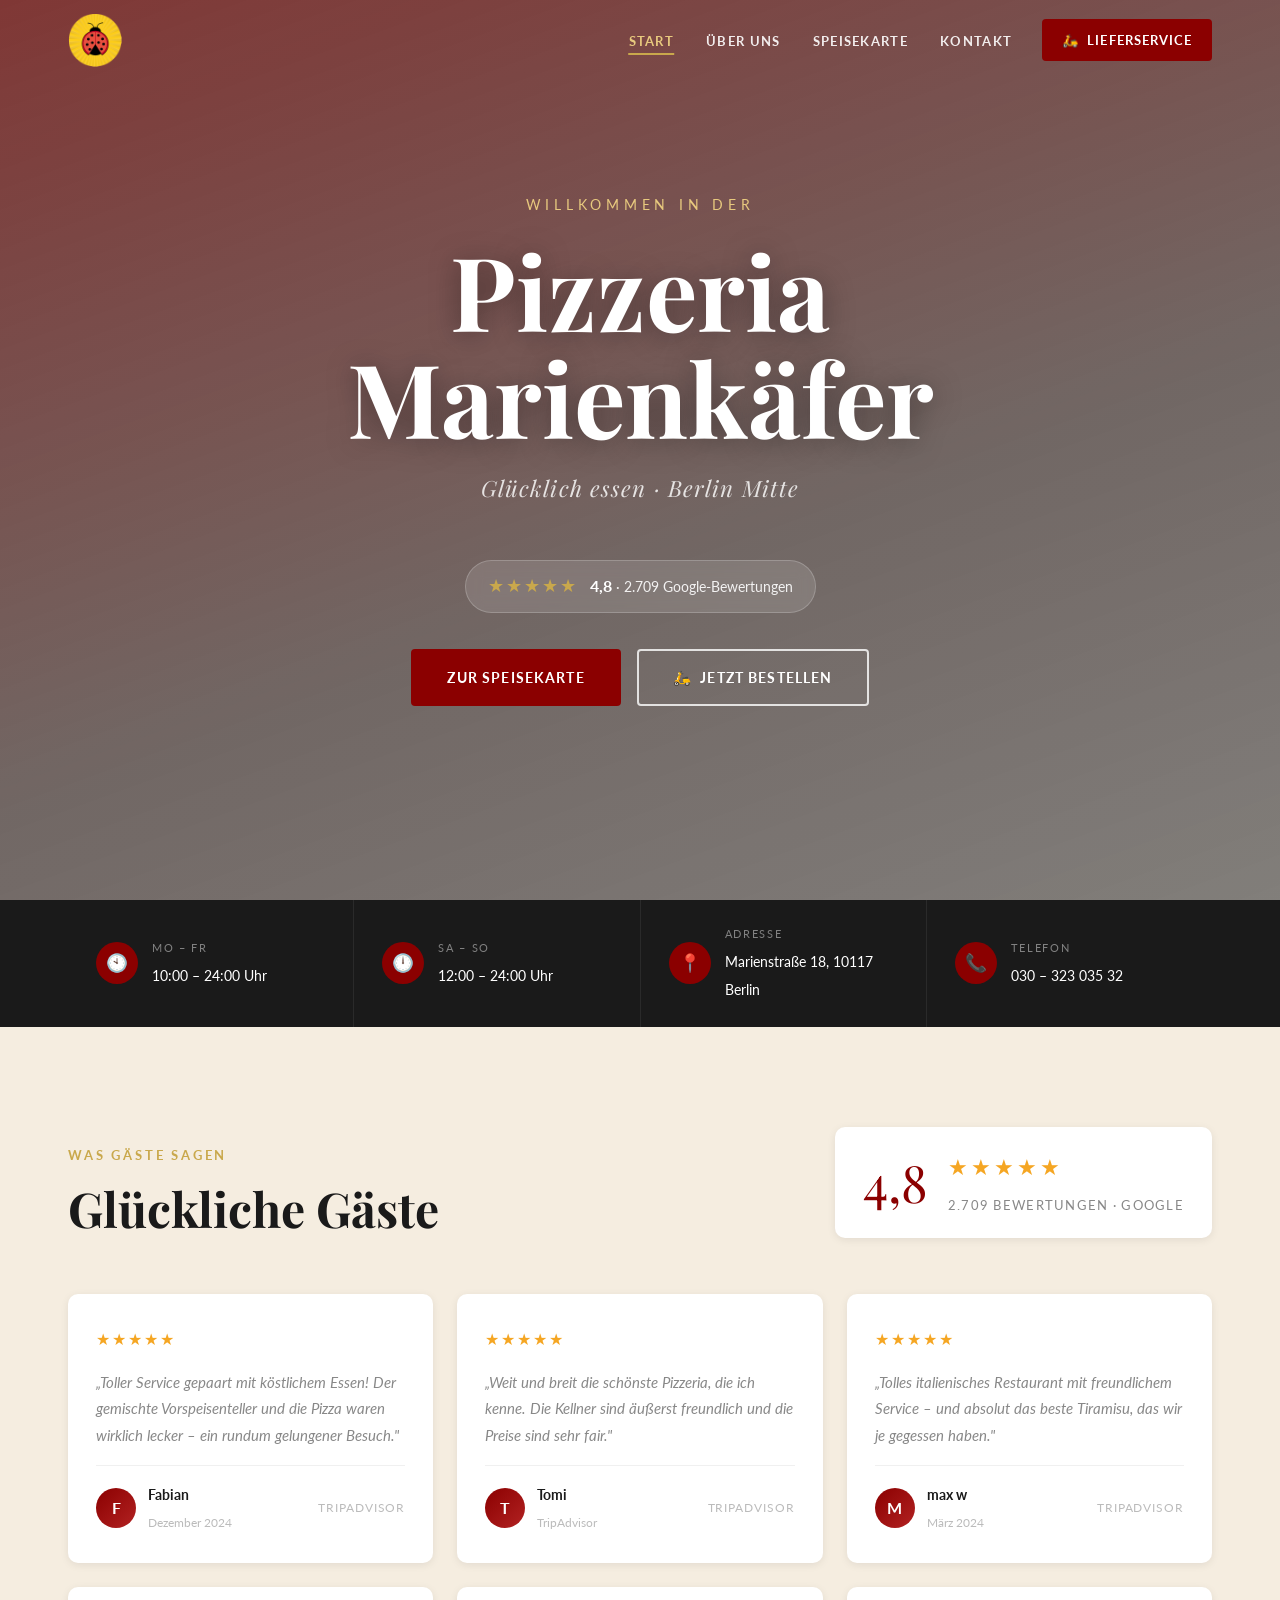
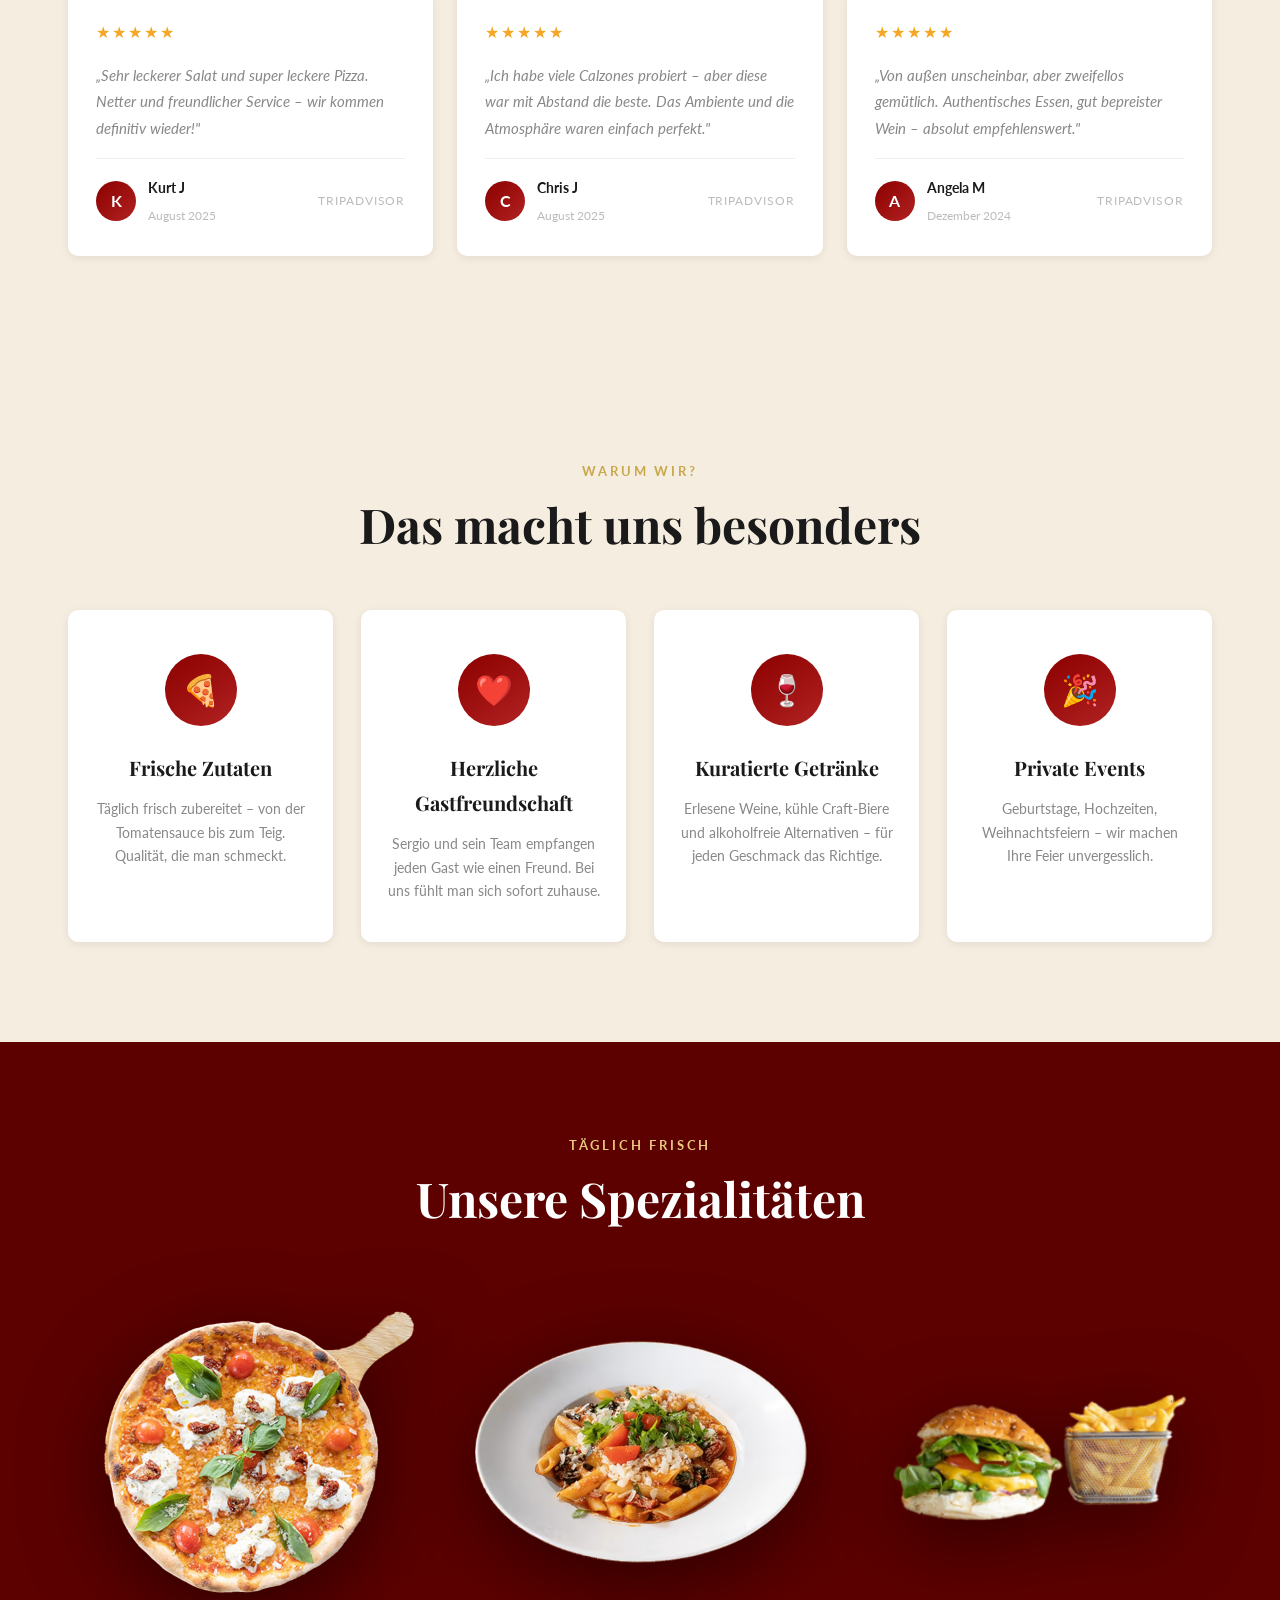
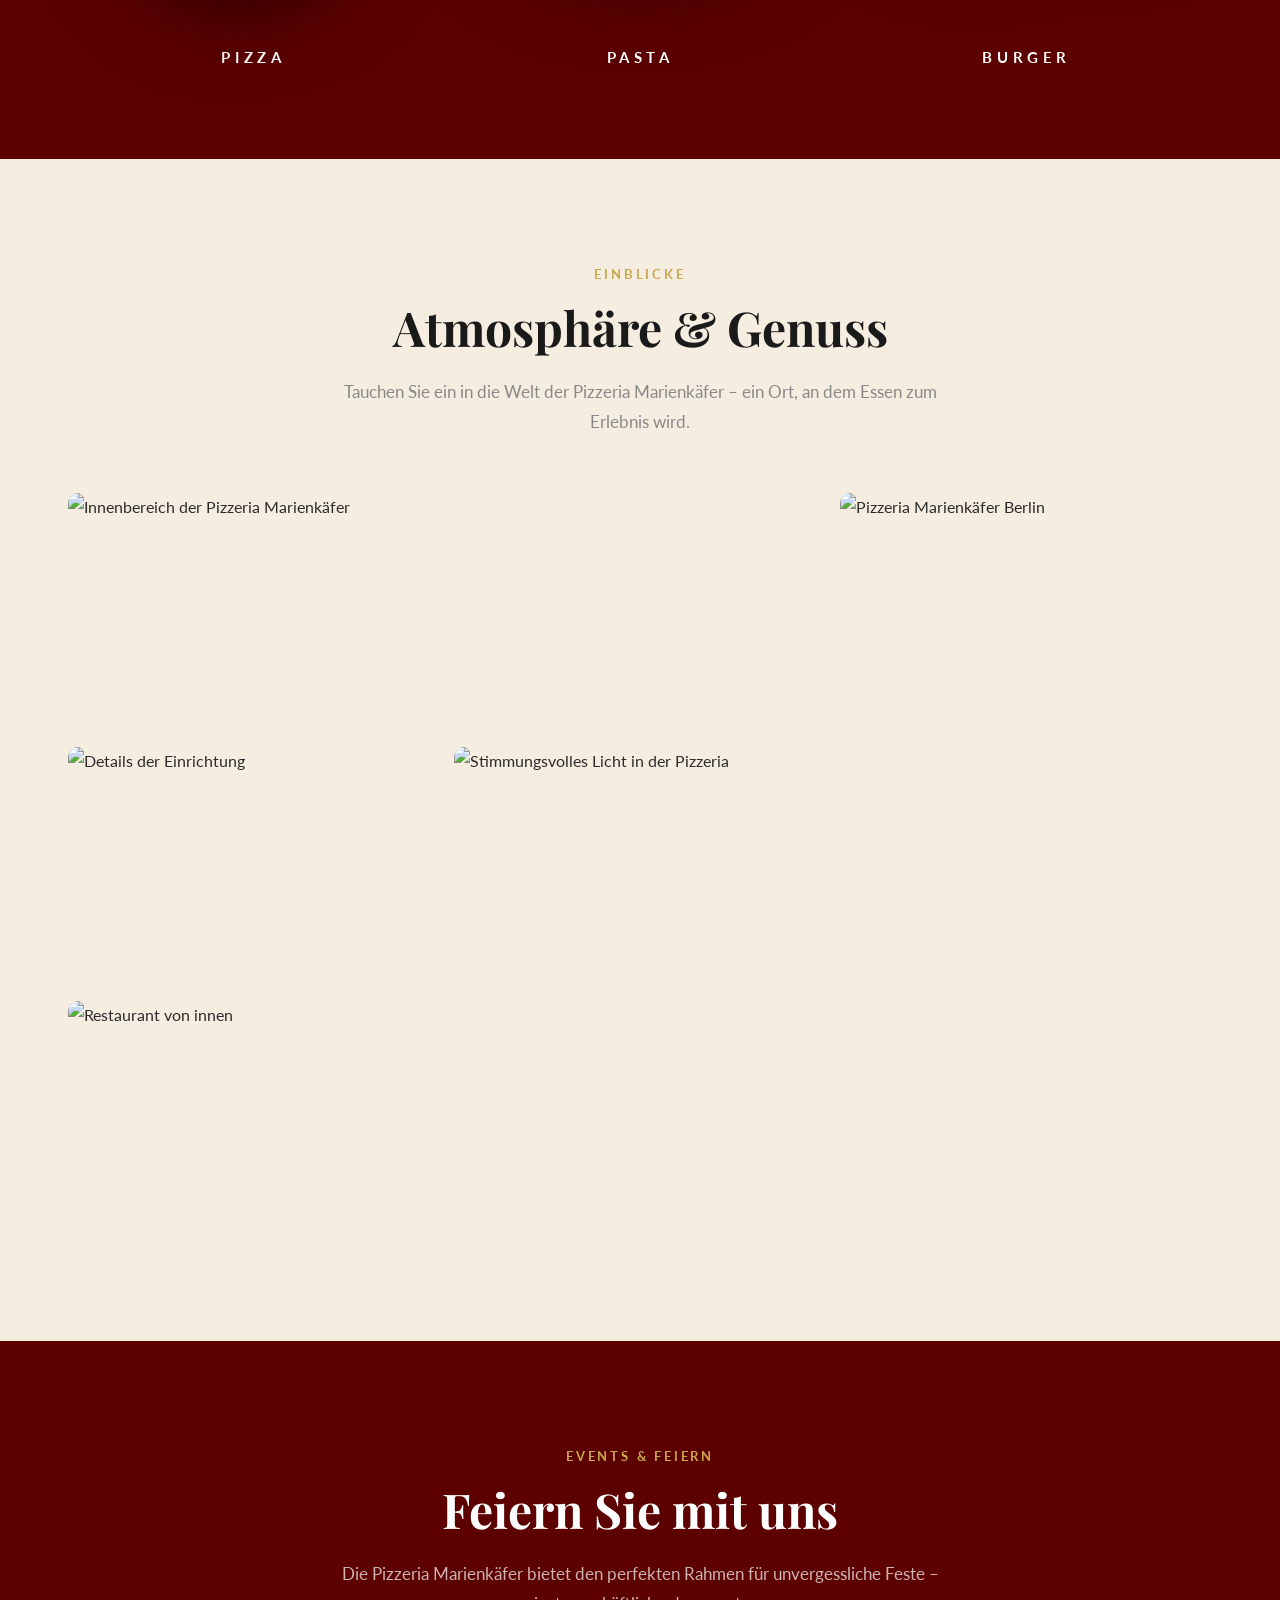
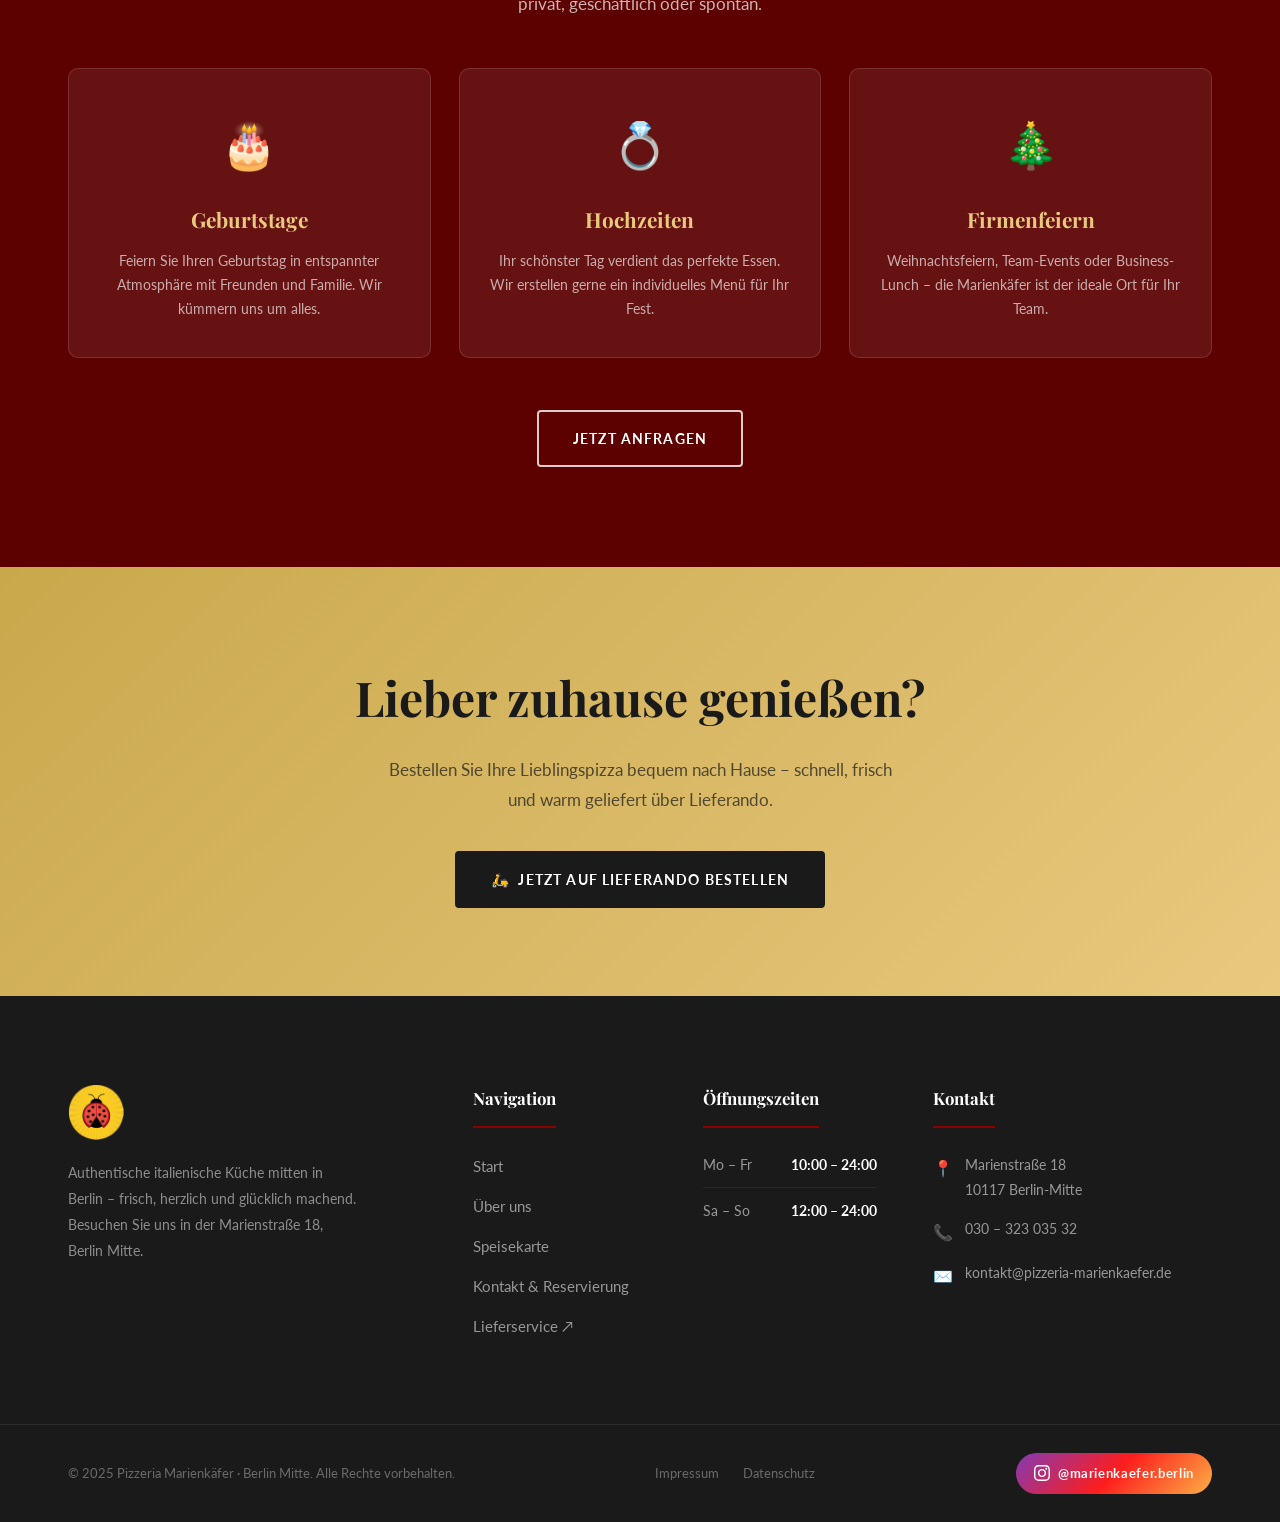
==== commit c3447e21: "Instagram-Button im Footer aller Seiten hinzugefügt" ====
--- a/index.html
+++ b/index.html
@@ -401,6 +401,10 @@
           <a href="./impressum/">Impressum</a>
           <a href="./datenschutz/">Datenschutz</a>
         </nav>
+        <a href="https://www.instagram.com/marienkaefer.berlin/" target="_blank" rel="noopener noreferrer" class="insta-btn">
+          <svg width="16" height="16" viewBox="0 0 24 24" fill="currentColor"><path d="M12 2.163c3.204 0 3.584.012 4.85.07 3.252.148 4.771 1.691 4.919 4.919.058 1.265.069 1.645.069 4.849 0 3.205-.012 3.584-.069 4.849-.149 3.225-1.664 4.771-4.919 4.919-1.266.058-1.644.07-4.85.07-3.204 0-3.584-.012-4.849-.07-3.26-.149-4.771-1.699-4.919-4.92-.058-1.265-.07-1.644-.07-4.849 0-3.204.013-3.583.07-4.849.149-3.227 1.664-4.771 4.919-4.919 1.266-.057 1.645-.069 4.849-.069zm0-2.163c-3.259 0-3.667.014-4.947.072-4.358.2-6.78 2.618-6.98 6.98-.059 1.281-.073 1.689-.073 4.948 0 3.259.014 3.668.072 4.948.2 4.358 2.618 6.78 6.98 6.98 1.281.058 1.689.072 4.948.072 3.259 0 3.668-.014 4.948-.072 4.354-.2 6.782-2.618 6.979-6.98.059-1.28.073-1.689.073-4.948 0-3.259-.014-3.667-.072-4.947-.196-4.354-2.617-6.78-6.979-6.98-1.281-.059-1.69-.073-4.949-.073zm0 5.838c-3.403 0-6.162 2.759-6.162 6.162s2.759 6.163 6.162 6.163 6.162-2.759 6.162-6.163c0-3.403-2.759-6.162-6.162-6.162zm0 10.162c-2.209 0-4-1.79-4-4 0-2.209 1.791-4 4-4s4 1.791 4 4c0 2.21-1.791 4-4 4zm6.406-11.845c-.796 0-1.441.645-1.441 1.44s.645 1.44 1.441 1.44c.795 0 1.439-.645 1.439-1.44s-.644-1.44-1.439-1.44z"/></svg>
+          @marienkaefer.berlin
+        </a>
       </div>
     </div>
   </footer>
--- a/css/style.css
+++ b/css/style.css
@@ -968,6 +968,26 @@
 }
 .footer-links a:hover { color: var(--accent-light); }
 
+.insta-btn {
+  display: inline-flex;
+  align-items: center;
+  gap: 8px;
+  background: linear-gradient(135deg, #833ab4, #fd1d1d, #fcb045);
+  color: var(--white) !important;
+  padding: 9px 18px;
+  border-radius: 50px;
+  font-size: 0.82rem;
+  font-weight: 700;
+  letter-spacing: 0.05em;
+  transition: all var(--transition);
+  white-space: nowrap;
+}
+.insta-btn:hover {
+  opacity: 0.88;
+  transform: translateY(-2px);
+  box-shadow: 0 6px 20px rgba(253,29,29,0.35);
+}
+
 /* ===== PAGE HEADER ===== */
 .page-header {
   position: relative;
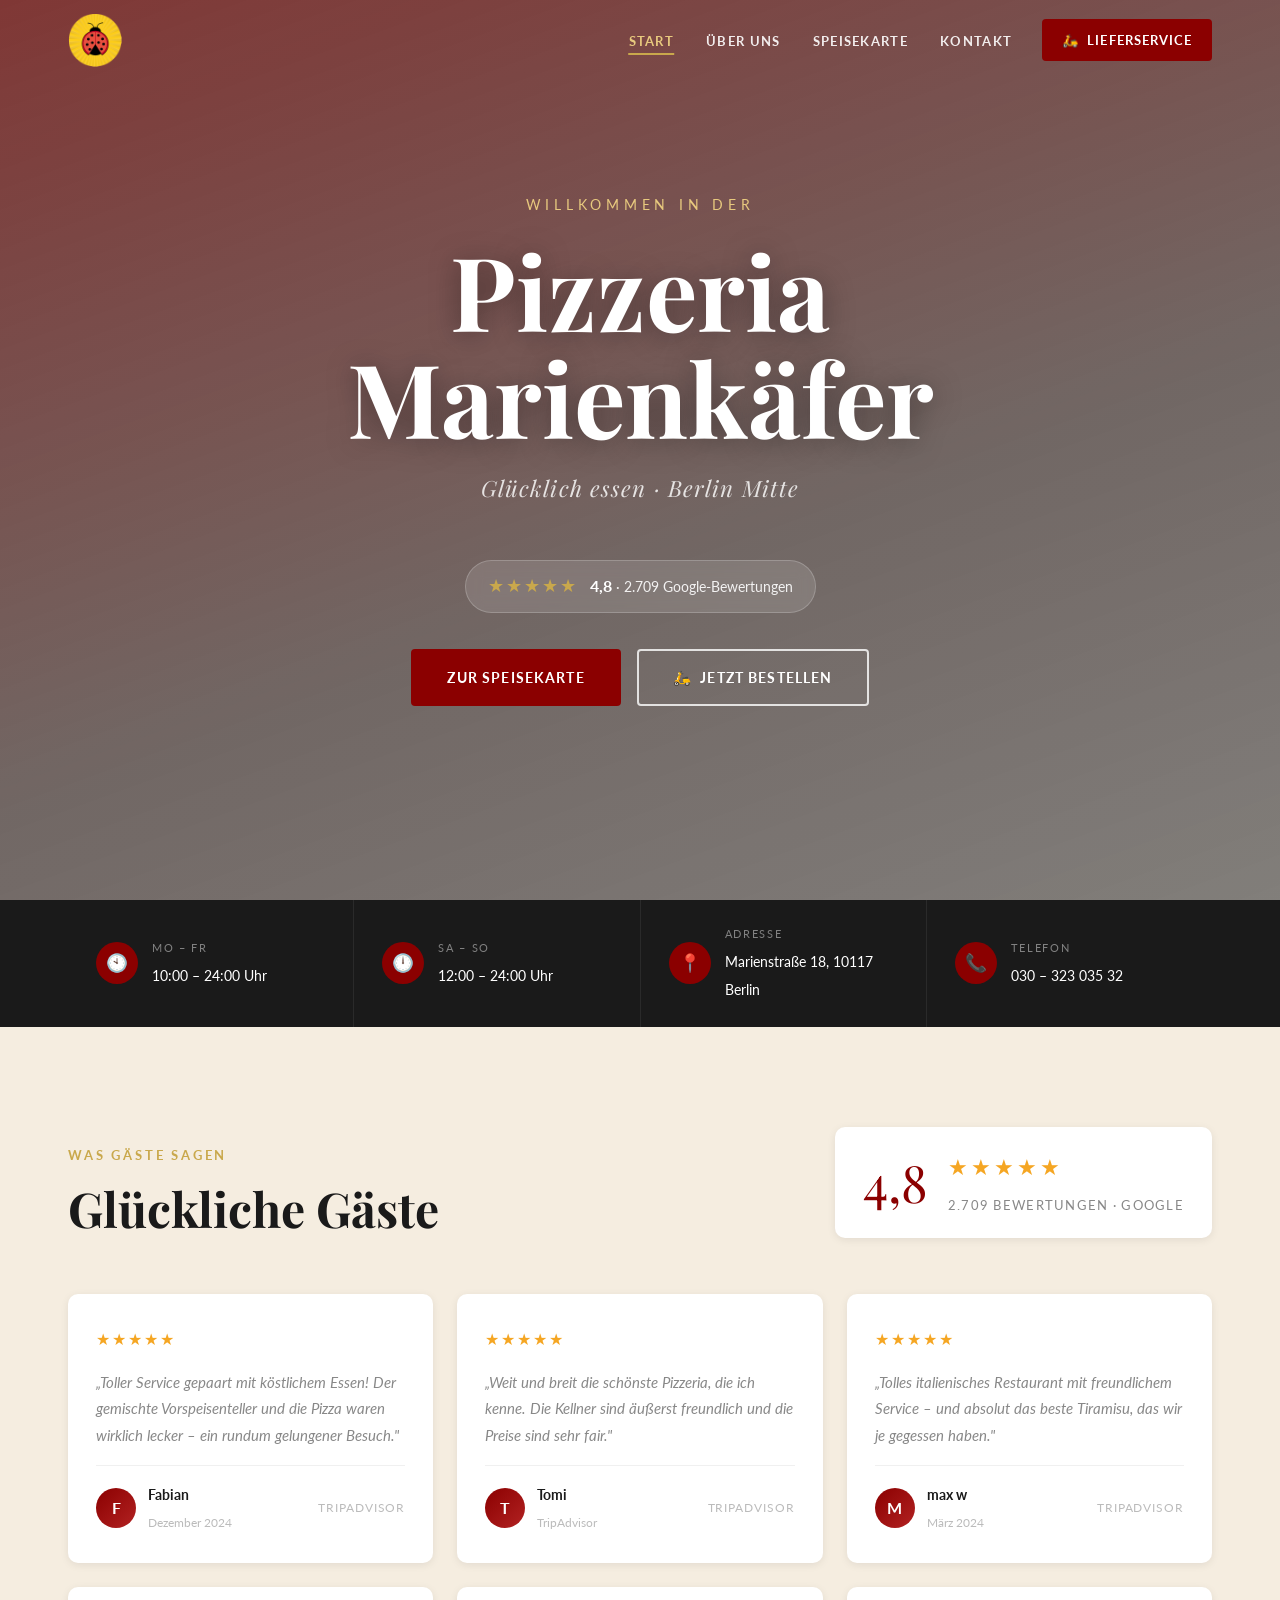
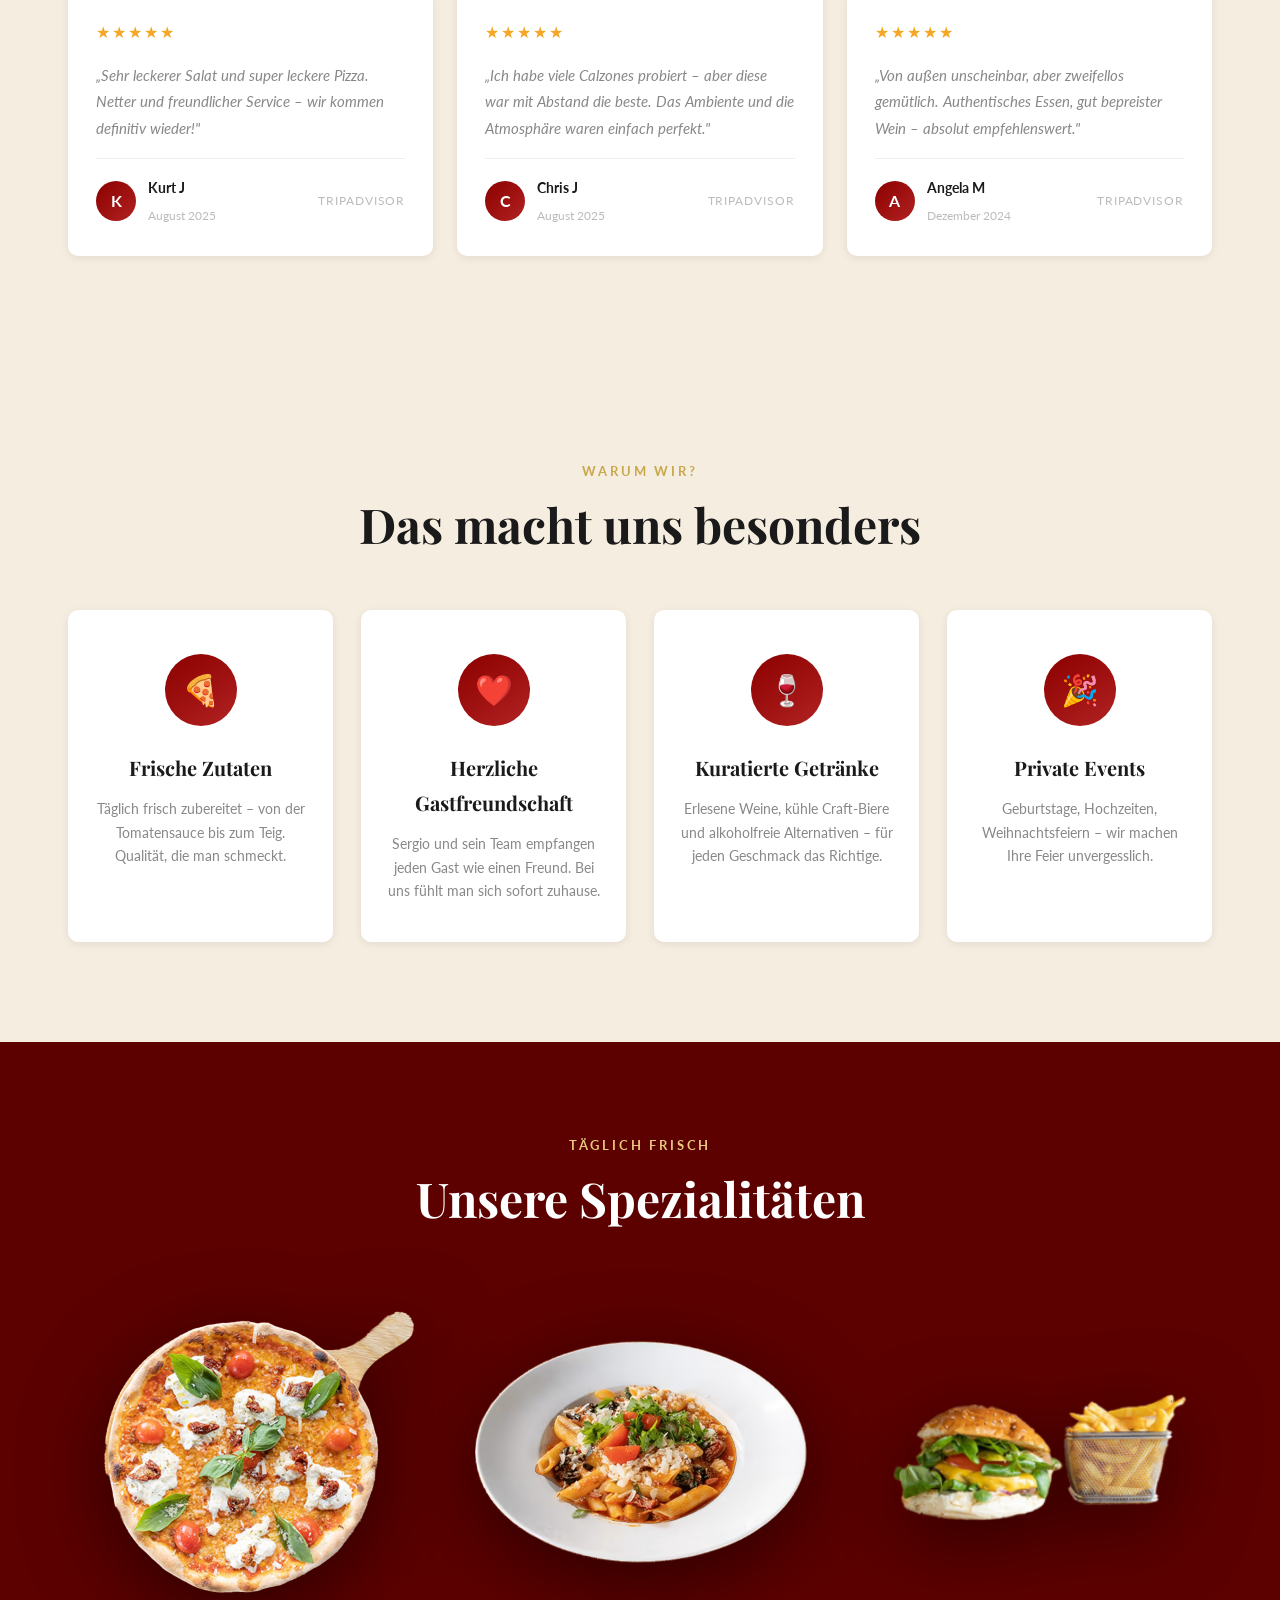
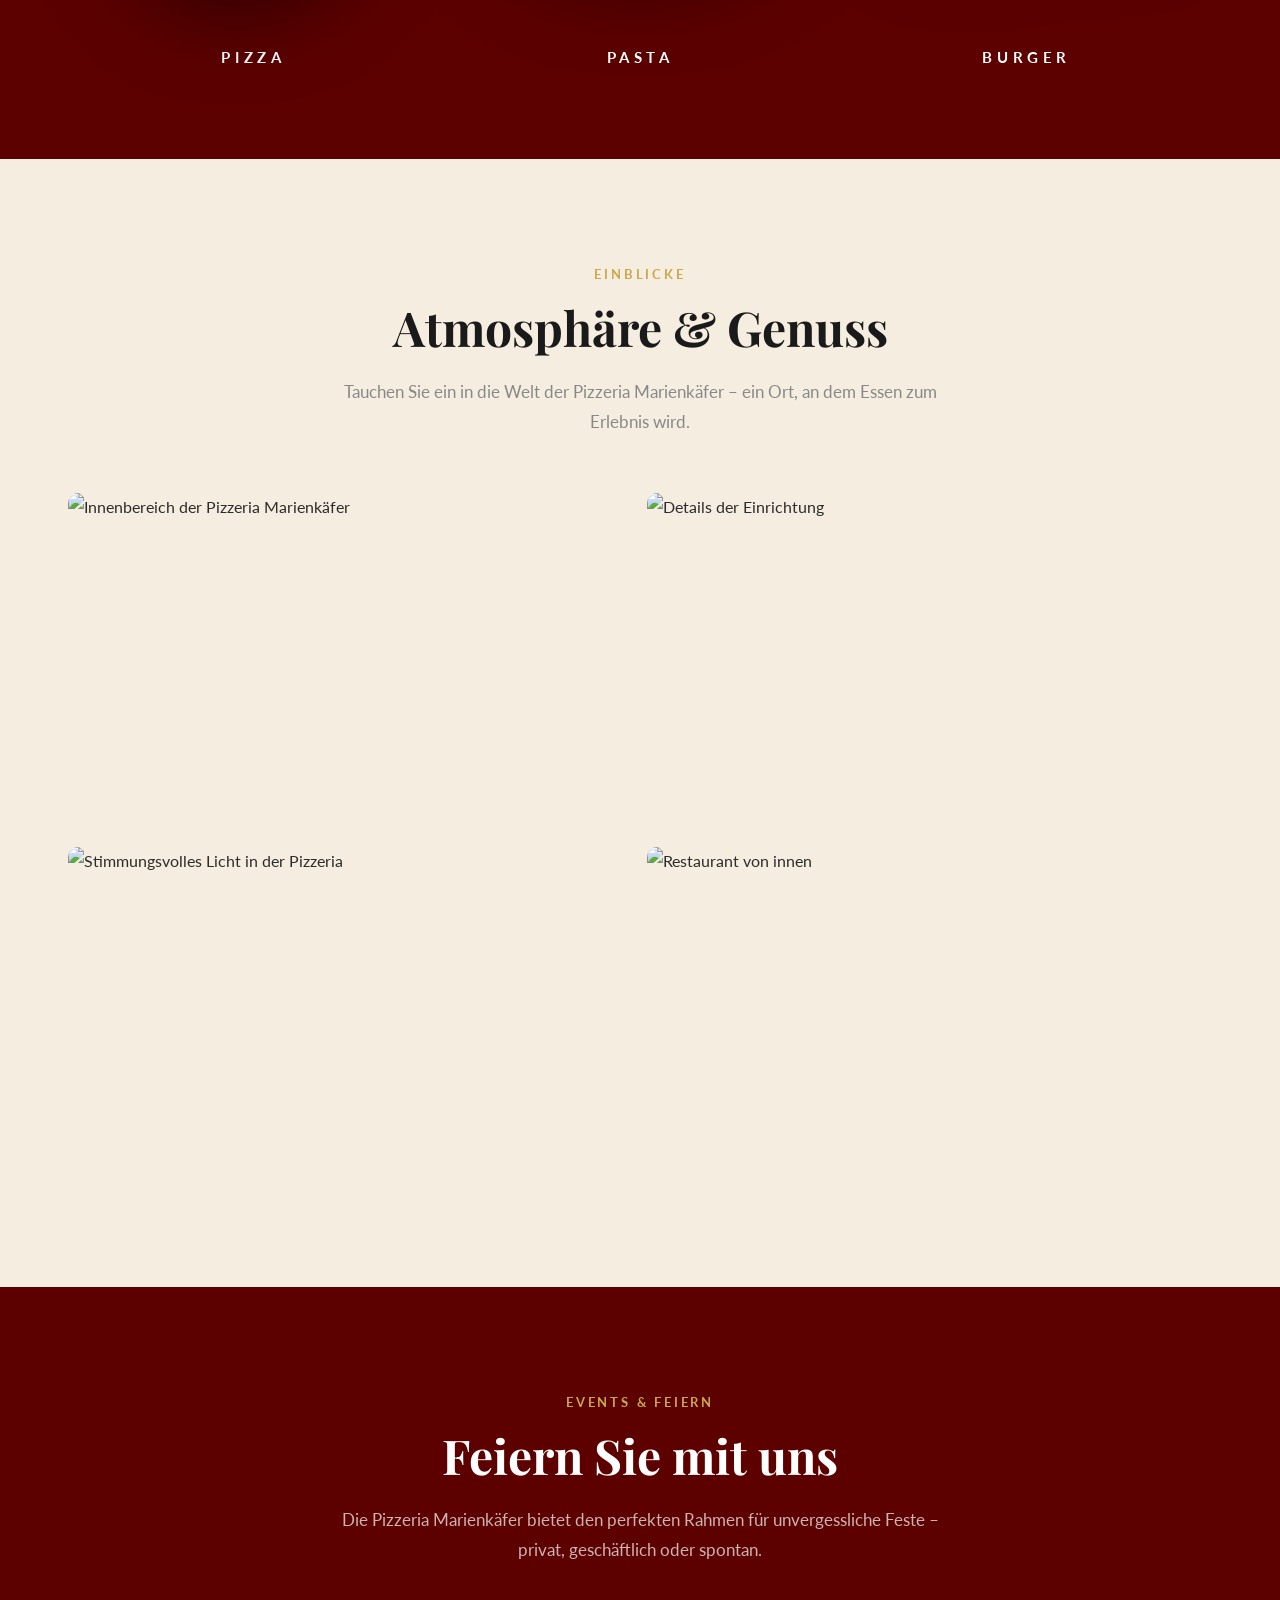
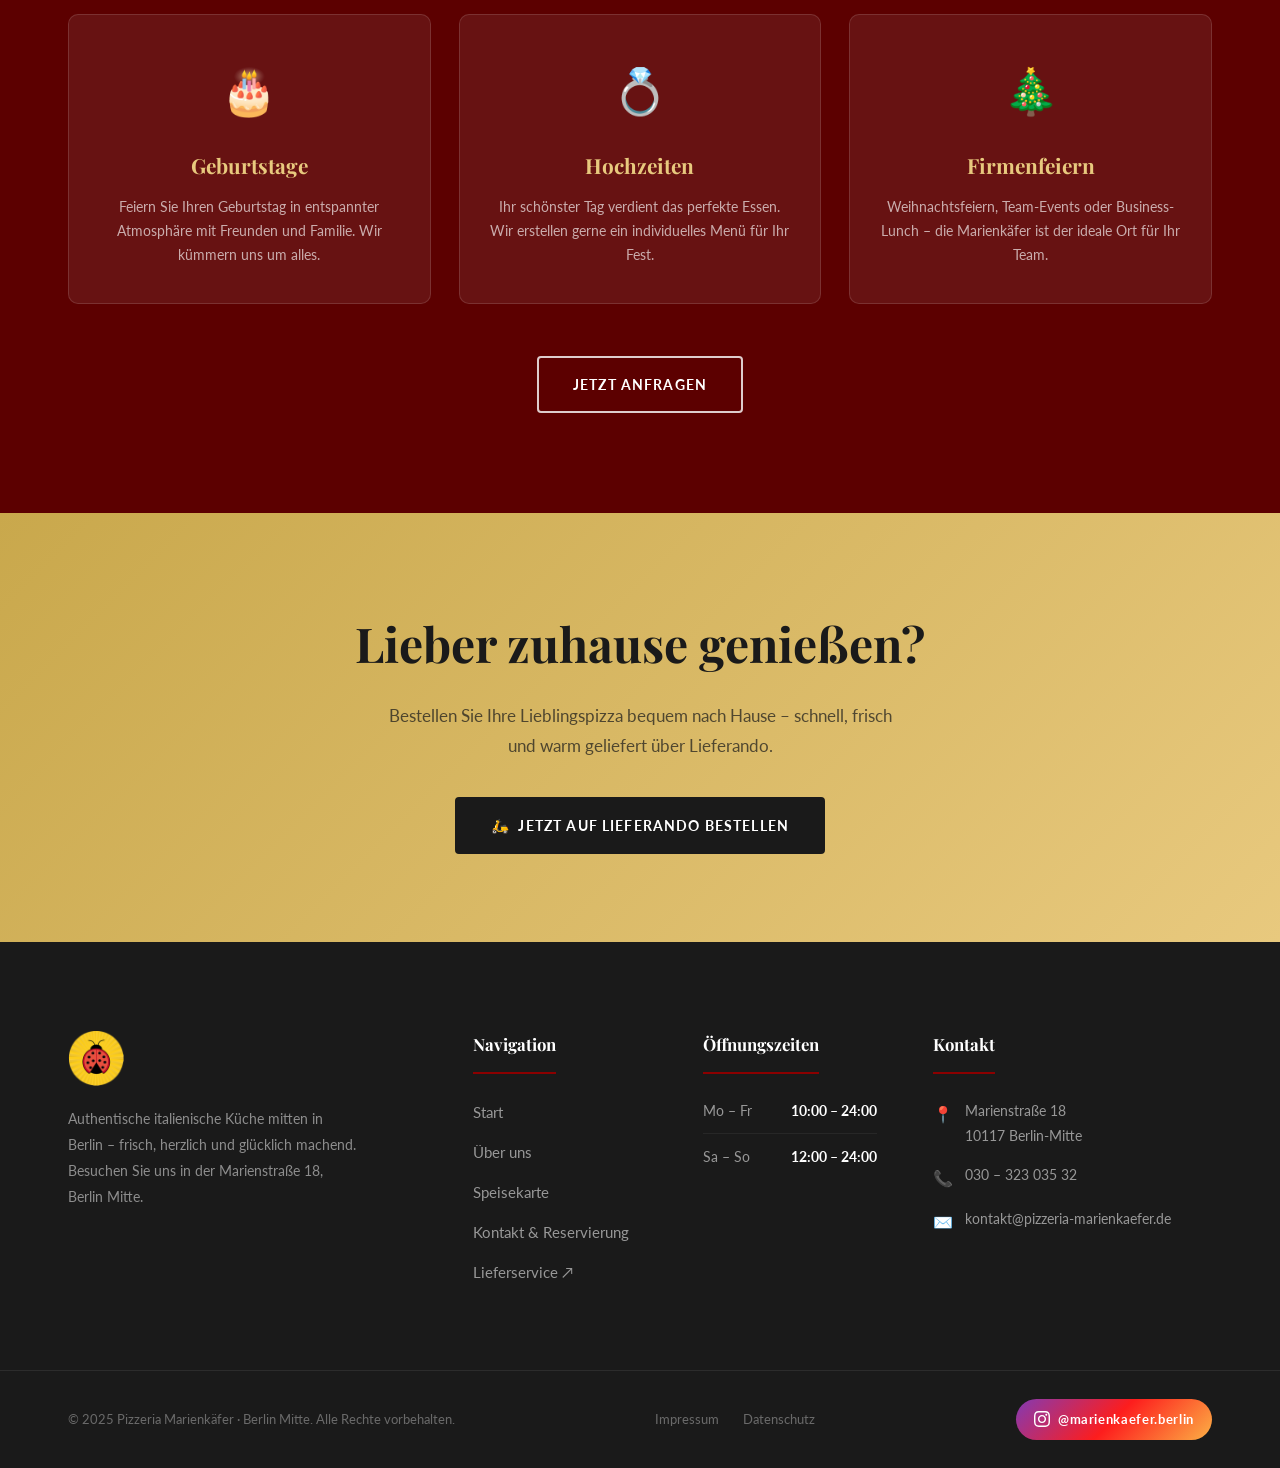
==== commit c6e05892: "Galerie: Lieferando-Bild entfernt, 2x2 Layout" ====
--- a/index.html
+++ b/index.html
@@ -270,15 +270,10 @@
       </div>
 
       <div class="gallery-grid">
-        <div class="gallery-item wide fade-in">
+        <div class="gallery-item fade-in delay-1">
           <img src="https://www.pizzeria-marienkaefer.de/wp-content/uploads/2022/11/bild2-marien-1024x768.jpeg"
                alt="Innenbereich der Pizzeria Marienkäfer" loading="lazy">
           <div class="gallery-overlay"><span>Unser Restaurant</span></div>
-        </div>
-        <div class="gallery-item fade-in delay-1">
-          <img src="https://www.pizzeria-marienkaefer.de/wp-content/uploads/2022/11/bild7-marien.jpeg"
-               alt="Pizzeria Marienkäfer Berlin" loading="lazy">
-          <div class="gallery-overlay"><span>Gemütliche Atmosphäre</span></div>
         </div>
         <div class="gallery-item fade-in delay-2">
           <img src="https://www.pizzeria-marienkaefer.de/wp-content/uploads/2022/11/bild3-marien.jpeg"
@@ -290,7 +285,7 @@
                alt="Stimmungsvolles Licht in der Pizzeria" loading="lazy">
           <div class="gallery-overlay"><span>Stimmungsvolles Ambiente</span></div>
         </div>
-        <div class="gallery-item wide fade-in delay-4">
+        <div class="gallery-item fade-in delay-4">
           <img src="https://www.pizzeria-marienkaefer.de/wp-content/uploads/2022/11/bild5-marien-1024x768.jpeg"
                alt="Restaurant von innen" loading="lazy">
           <div class="gallery-overlay"><span>Berlin Mitte</span></div>
--- a/css/style.css
+++ b/css/style.css
@@ -765,8 +765,8 @@
 
 .gallery-grid {
   display: grid;
-  grid-template-columns: repeat(3, 1fr);
-  grid-auto-rows: 240px;
+  grid-template-columns: repeat(2, 1fr);
+  grid-auto-rows: 340px;
   gap: 14px;
   margin-top: 56px;
 }
@@ -1412,9 +1412,7 @@
 
   .features-grid    { grid-template-columns: 1fr; }
   .menu-preview-grid { grid-template-columns: 1fr; }
-  .gallery-grid     { grid-template-columns: repeat(2, 1fr); grid-auto-rows: 180px; }
-  .gallery-item.wide  { grid-column: span 2; }
-  .gallery-item.tall  { grid-row: span 1; }
+  .gallery-grid     { grid-template-columns: repeat(2, 1fr); grid-auto-rows: 200px; }
   .events-grid      { grid-template-columns: 1fr; }
   .footer-grid      { grid-template-columns: 1fr; gap: 32px; }
   .footer-bottom    { flex-direction: column; text-align: center; }
@@ -1431,5 +1429,4 @@
 
 @media (max-width: 480px) {
   .gallery-grid { grid-template-columns: 1fr; grid-auto-rows: 200px; }
-  .gallery-item.wide { grid-column: 1; }
-}
+}
